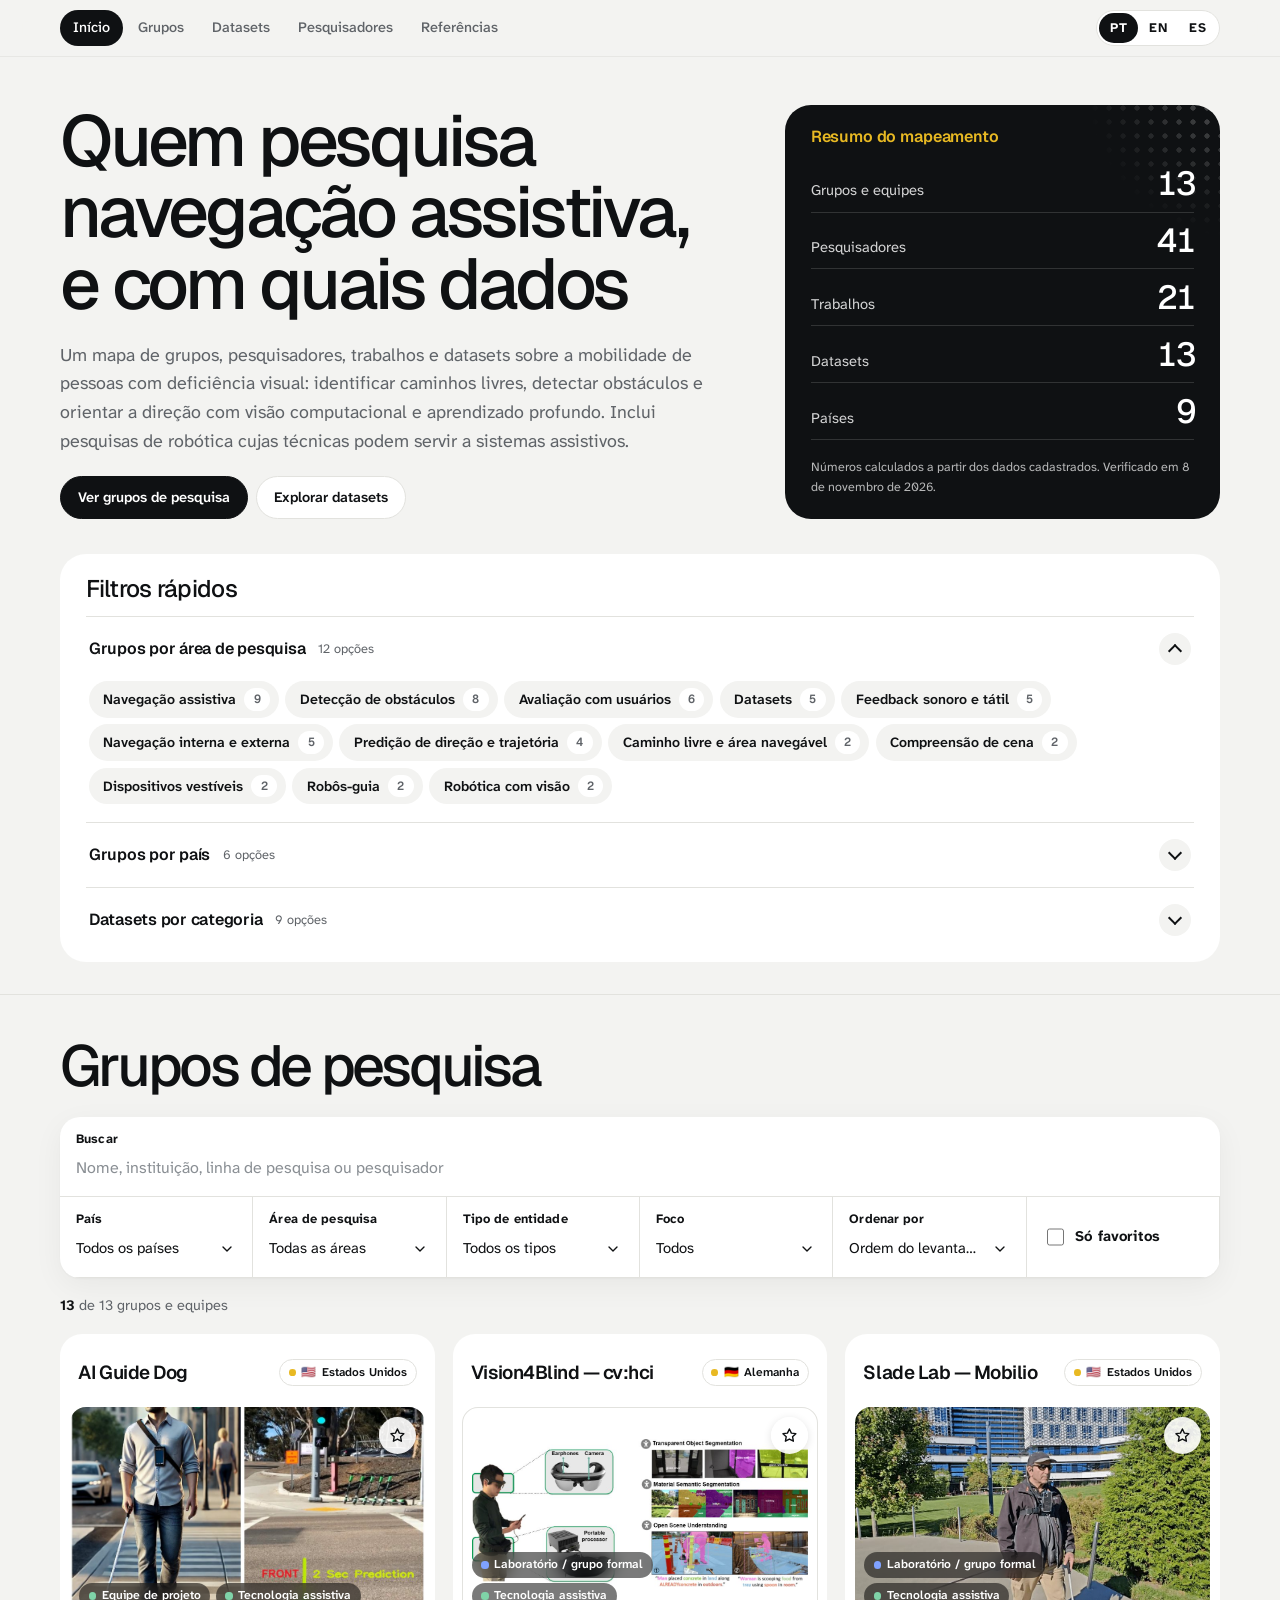
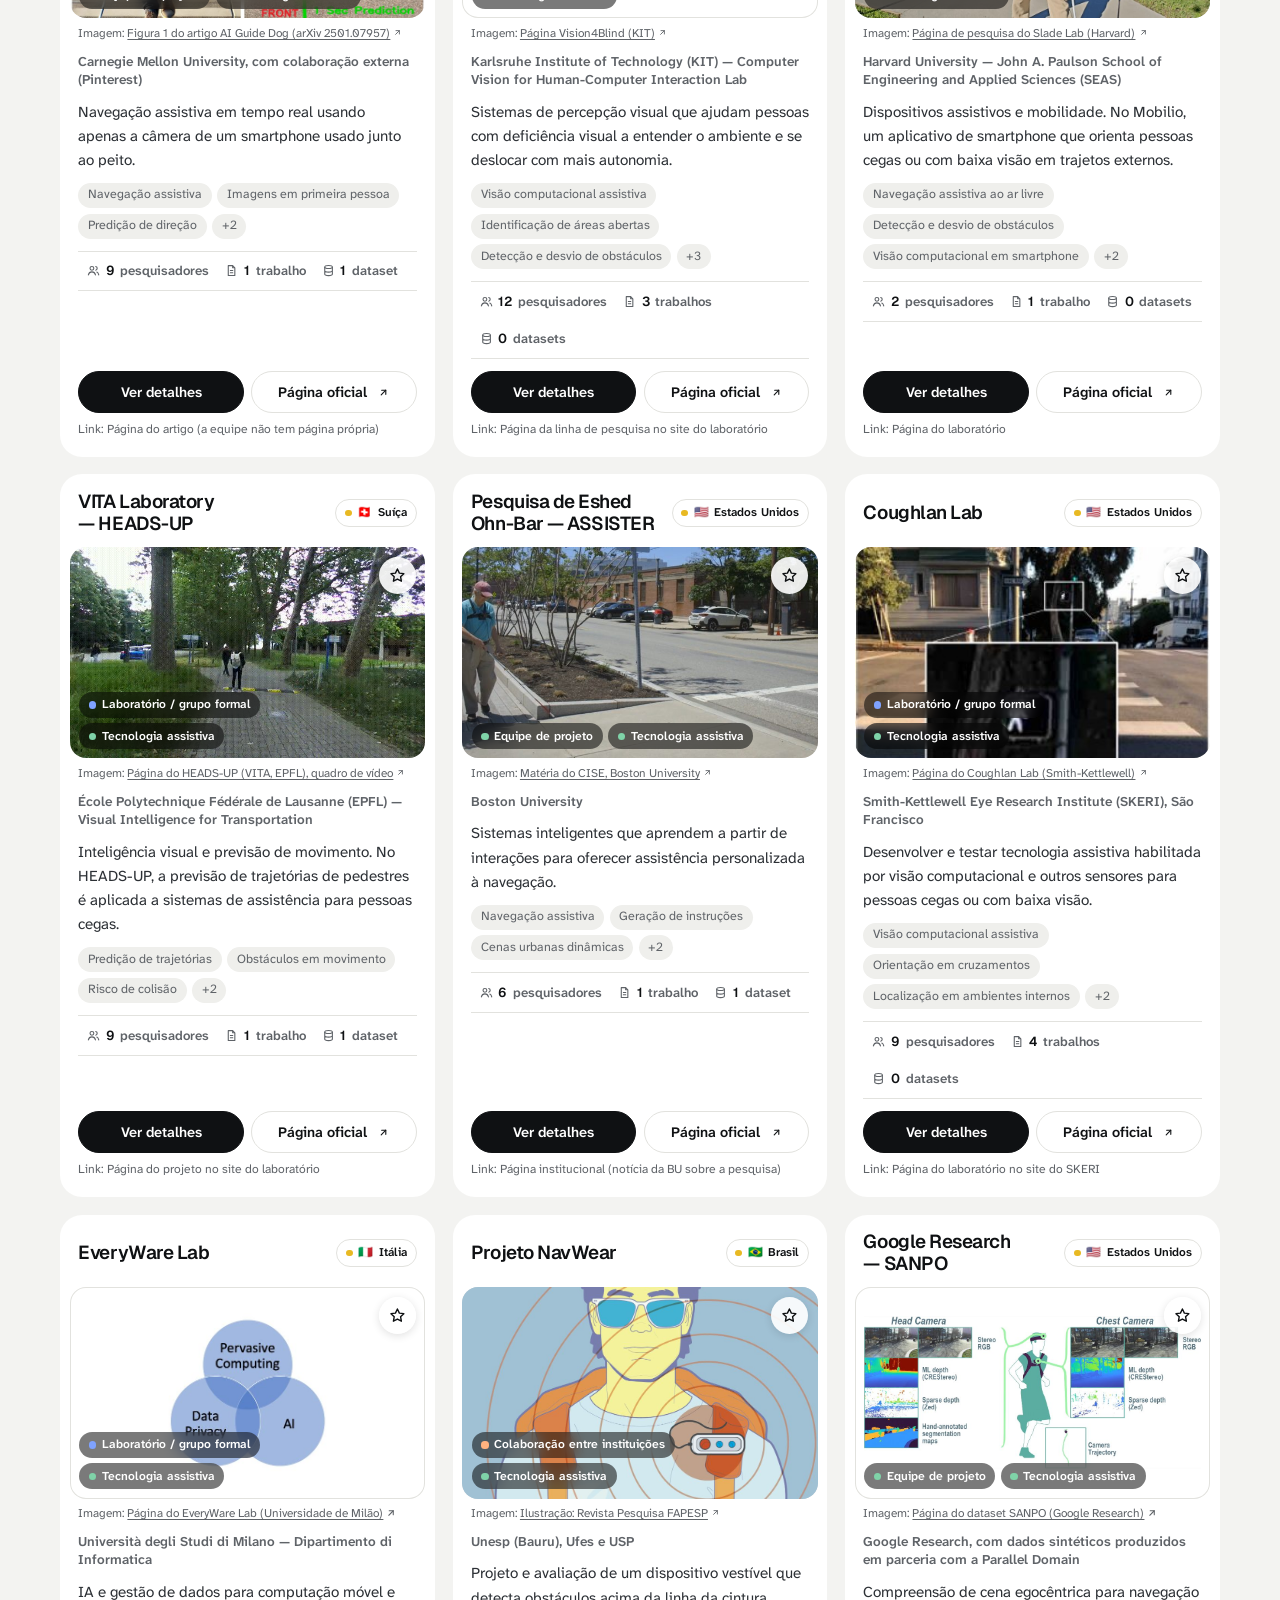
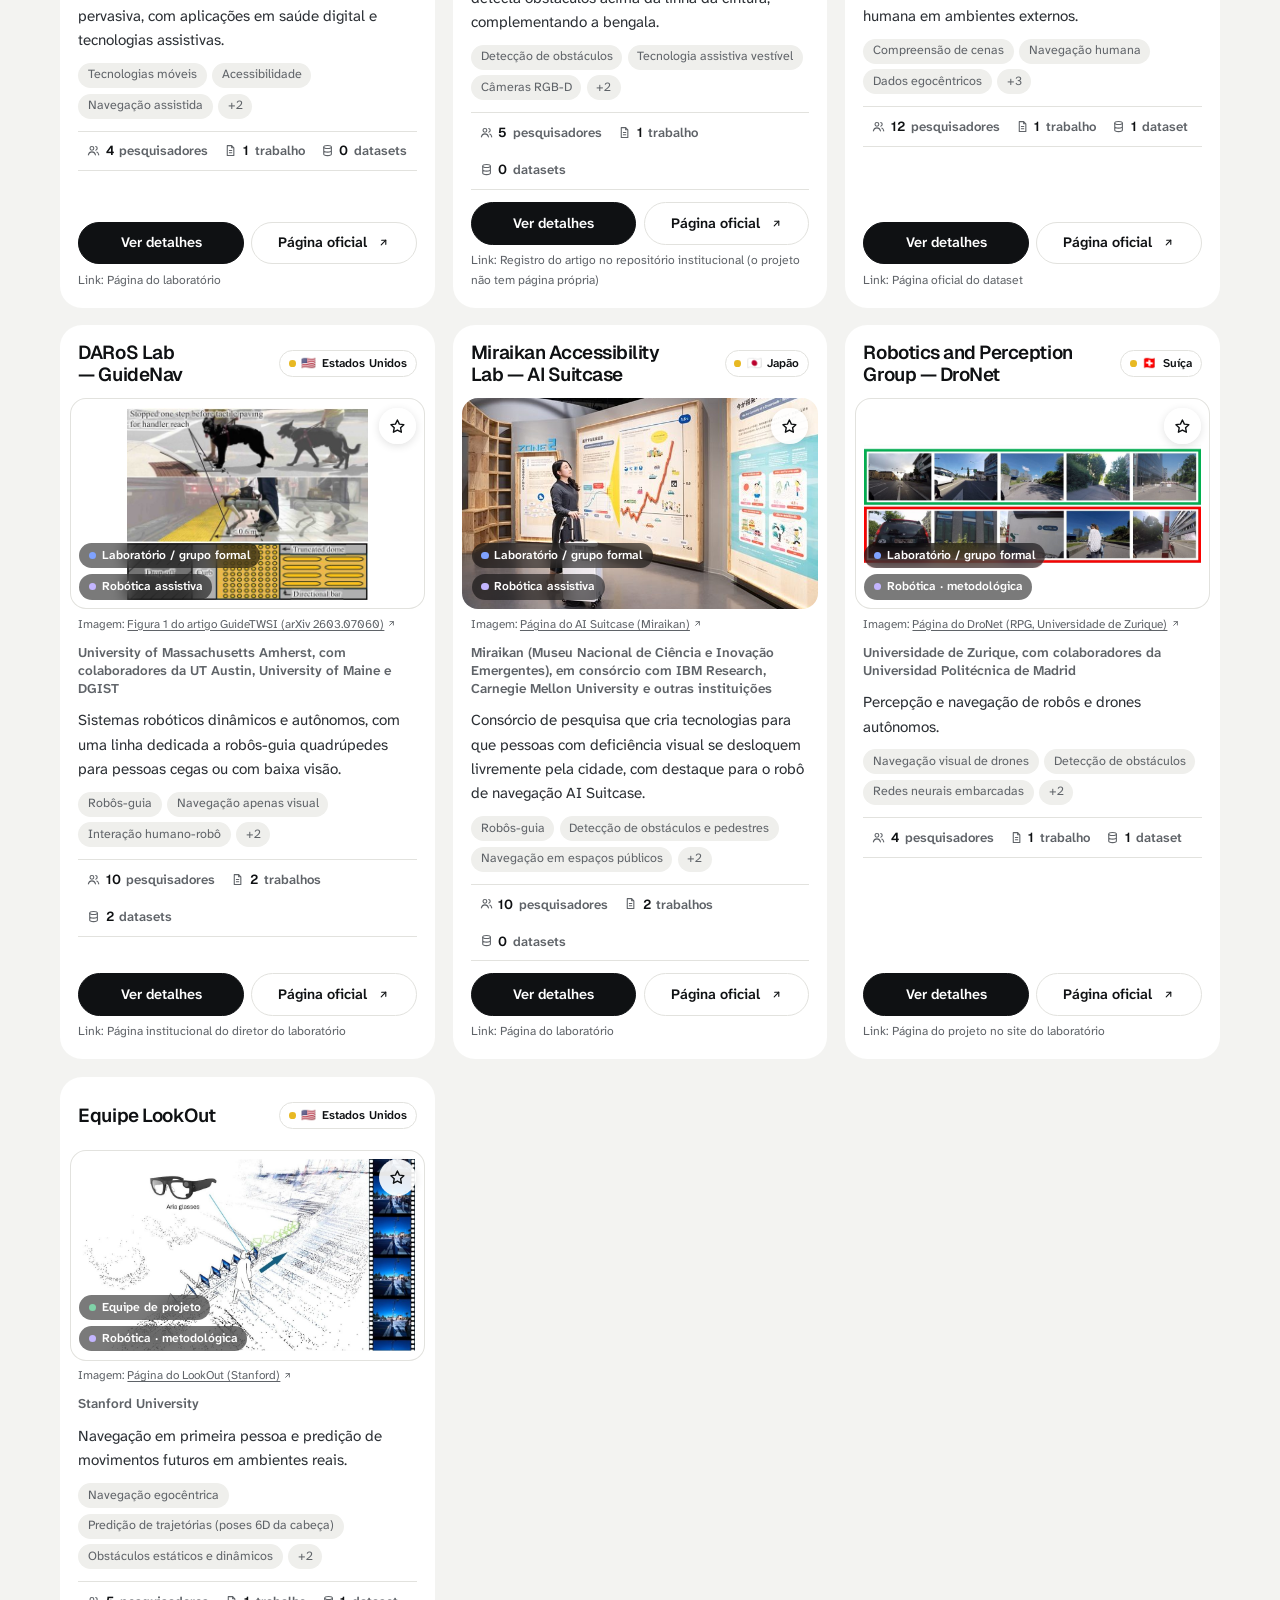
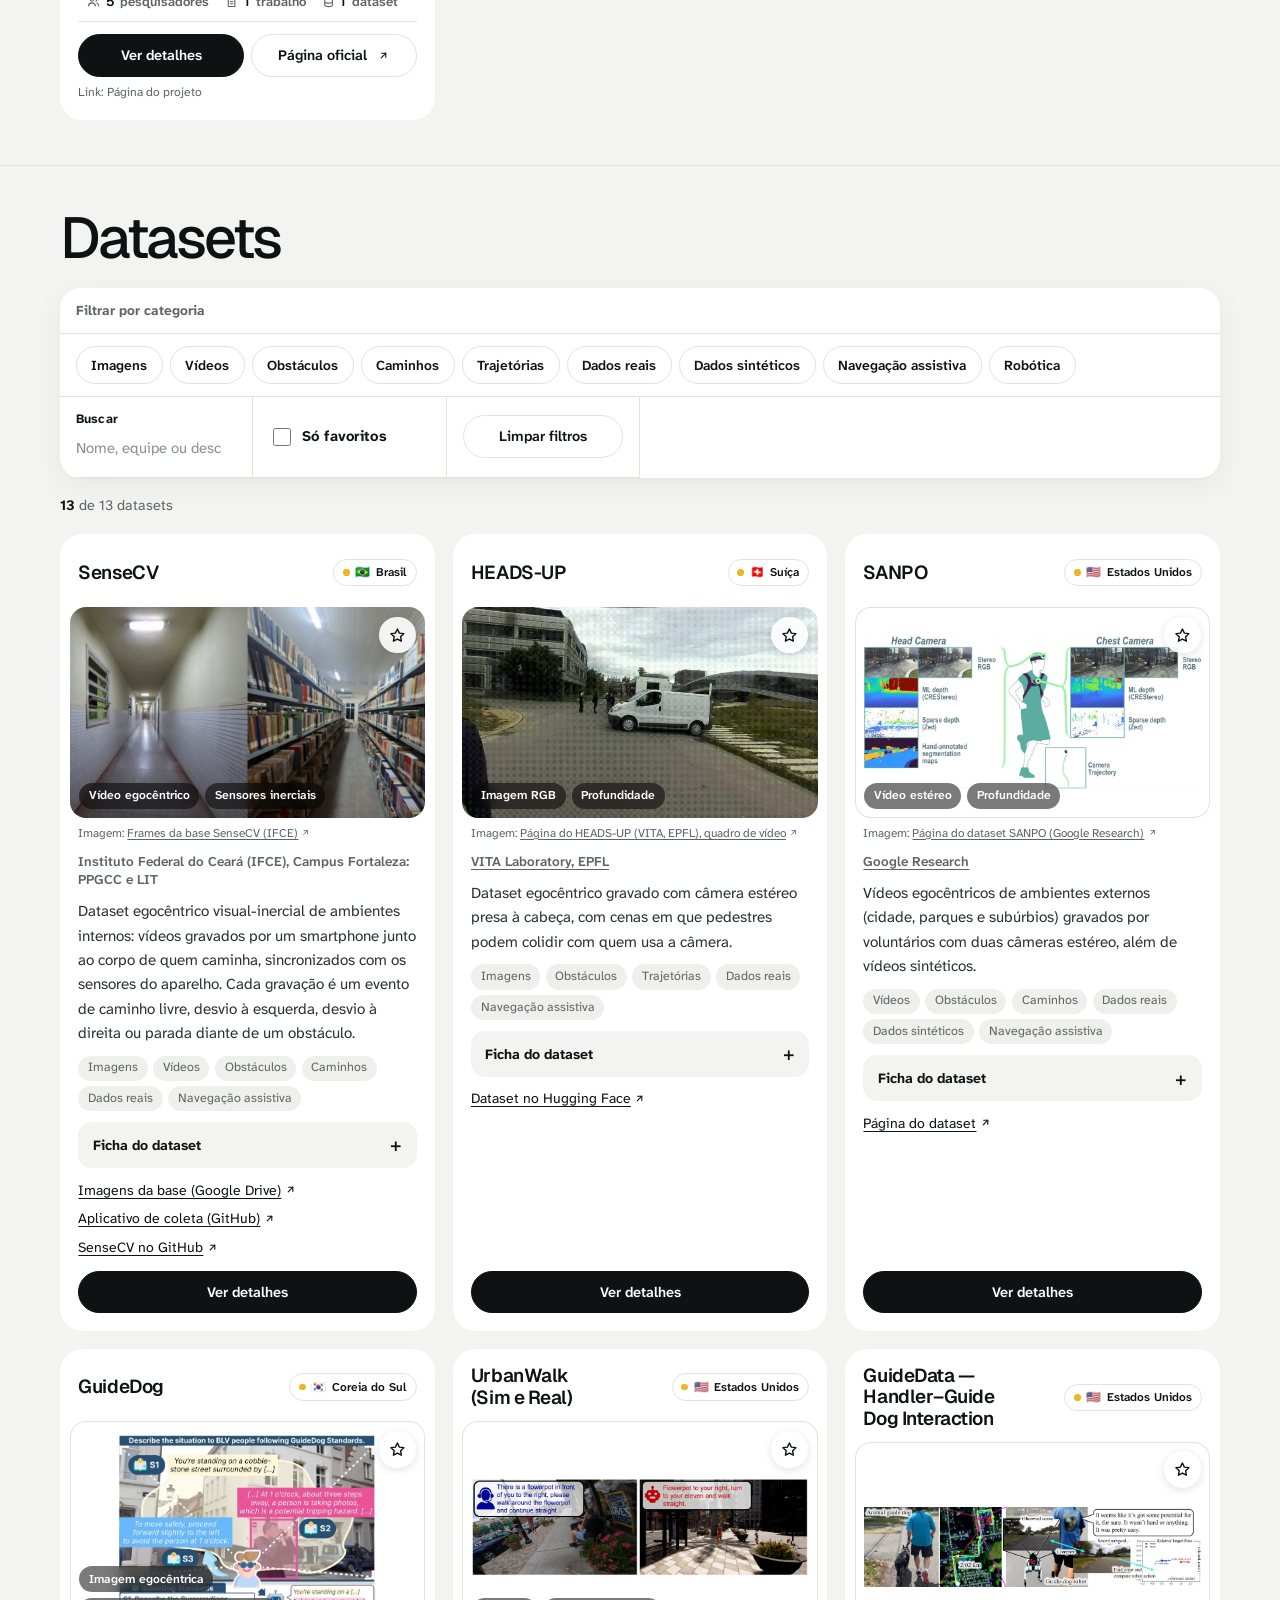
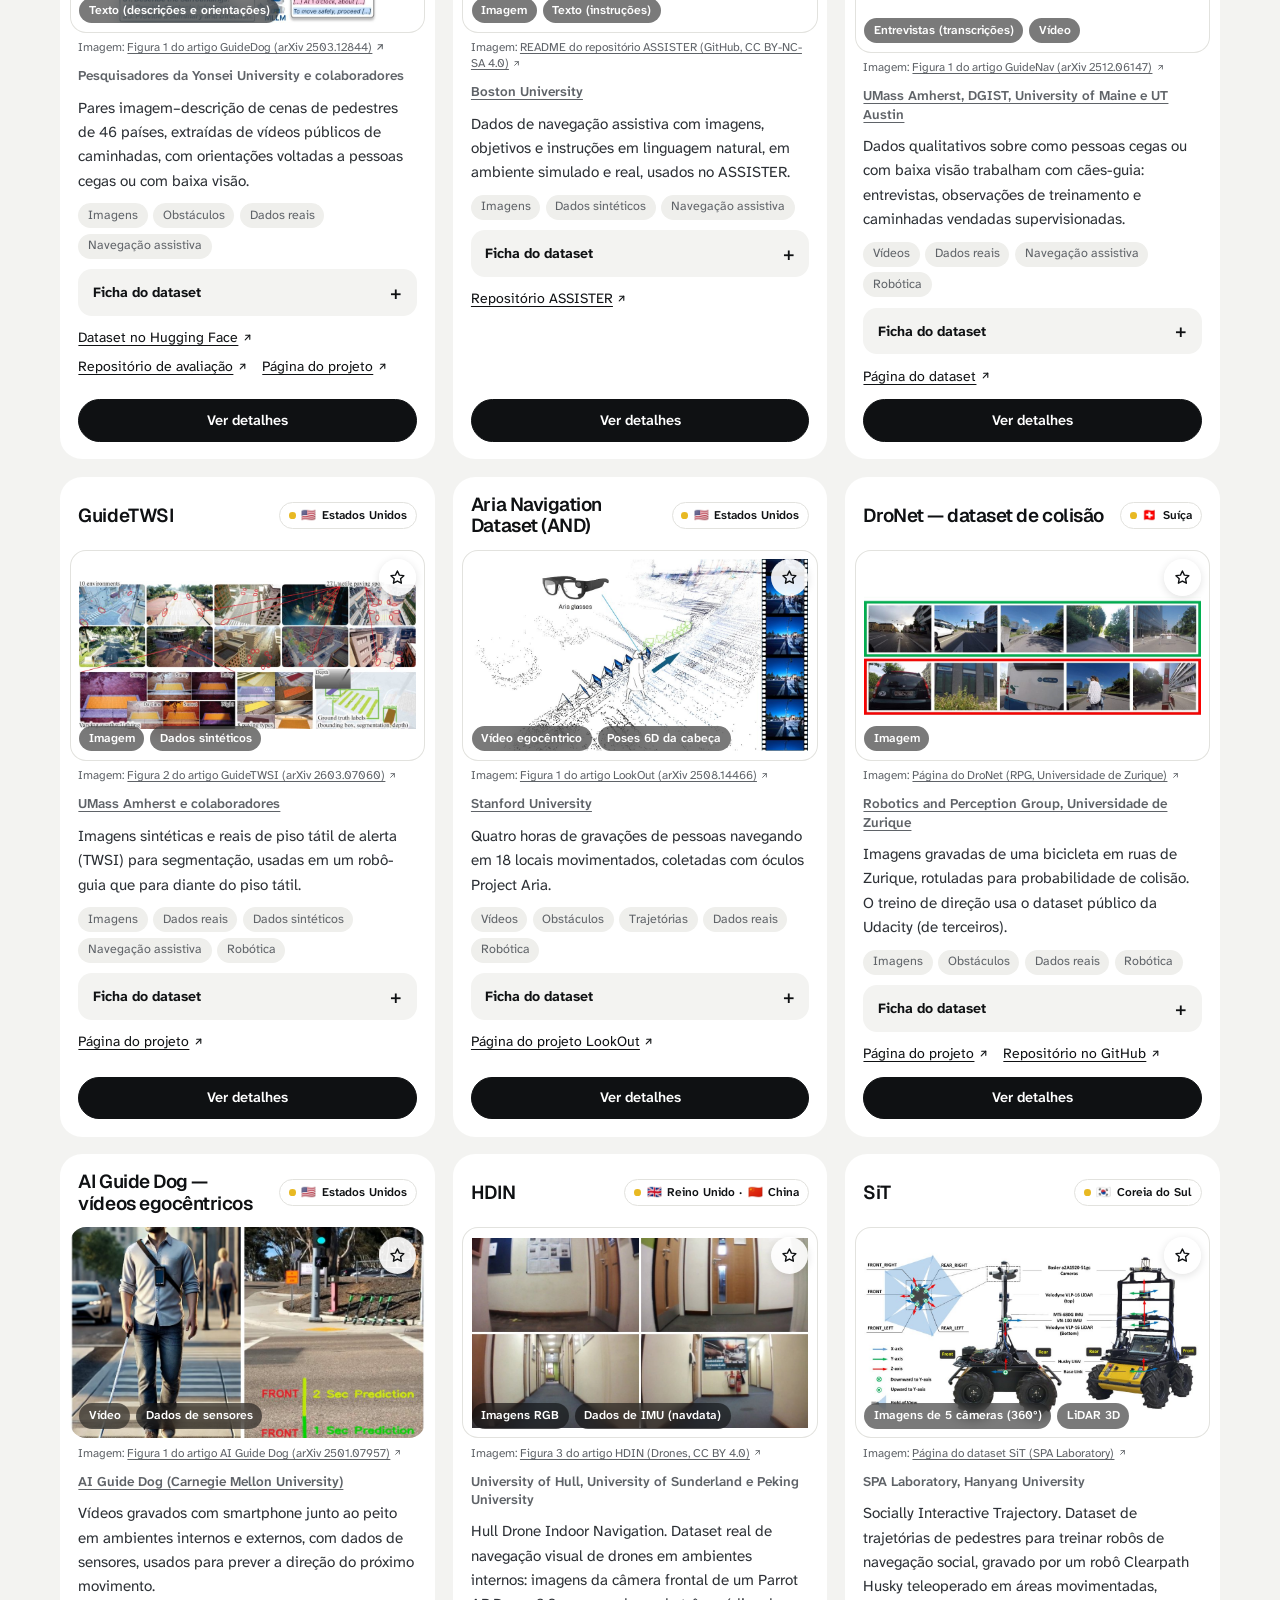
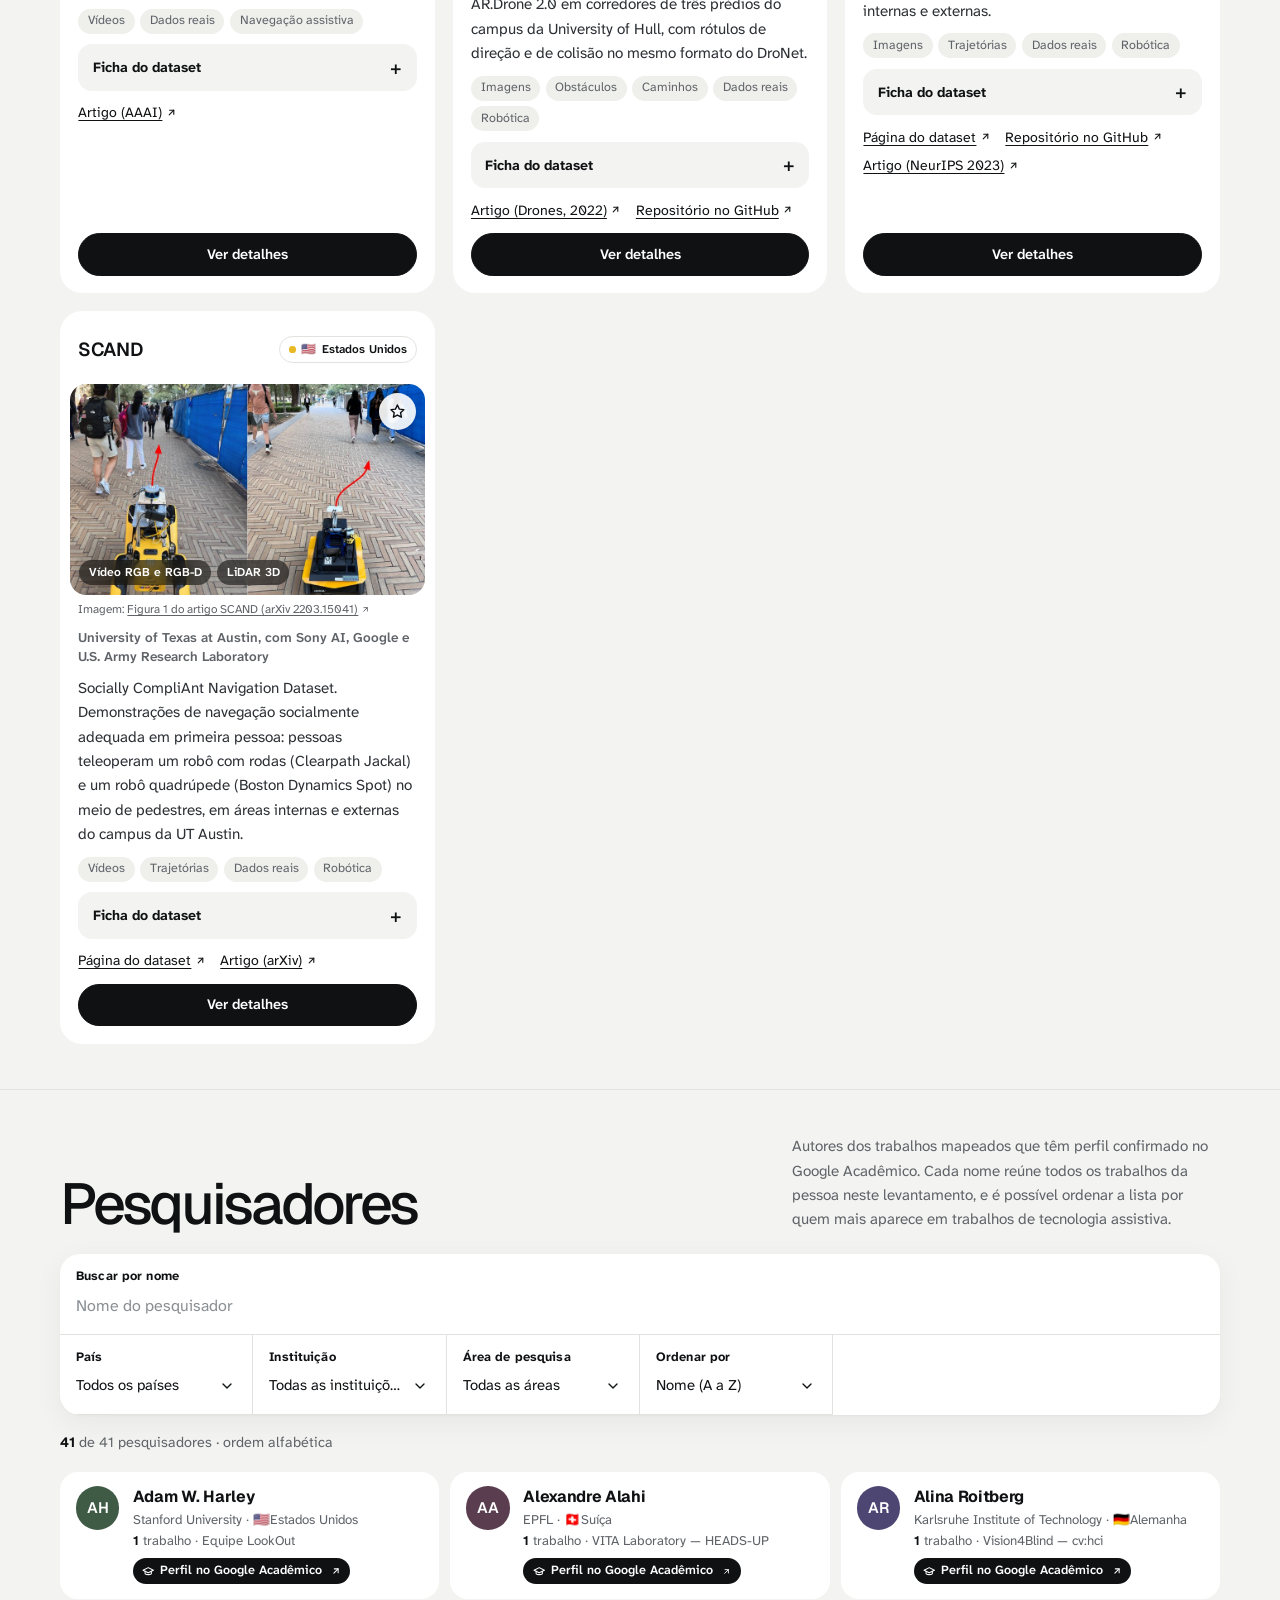
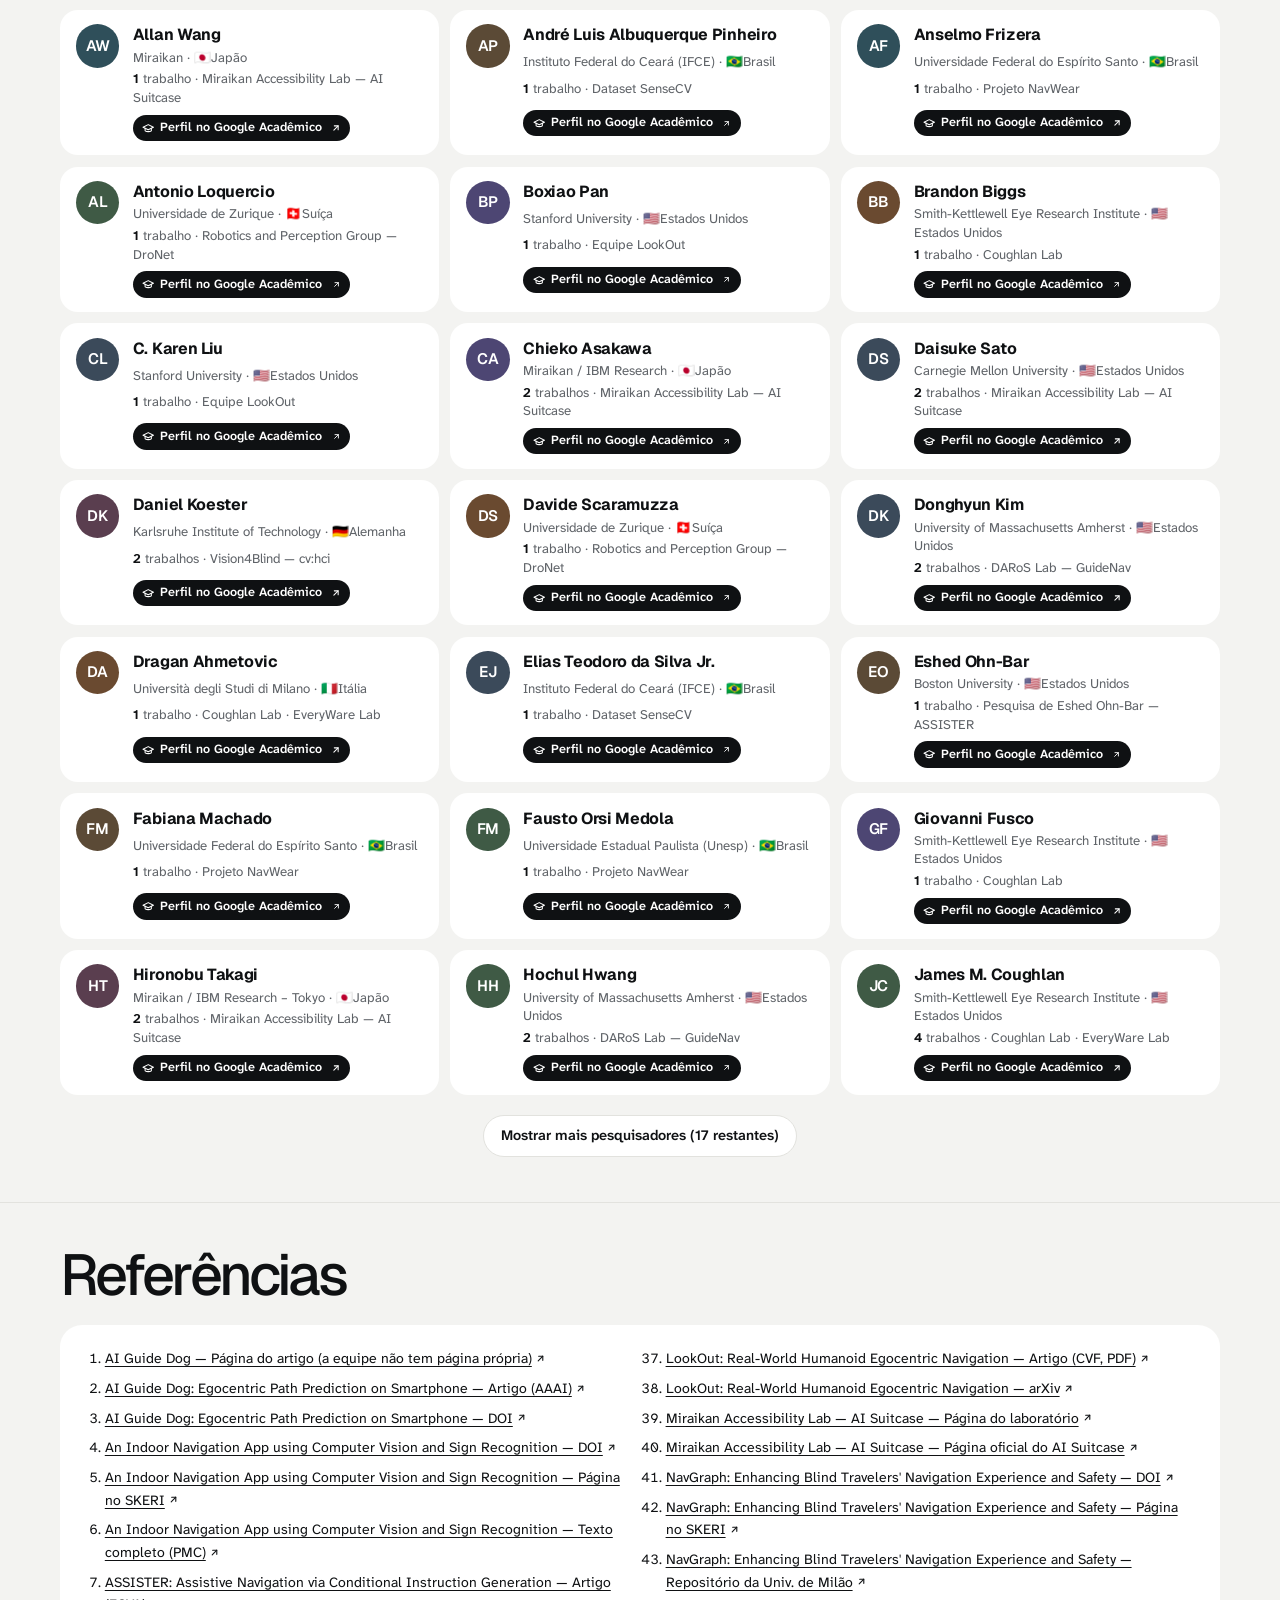
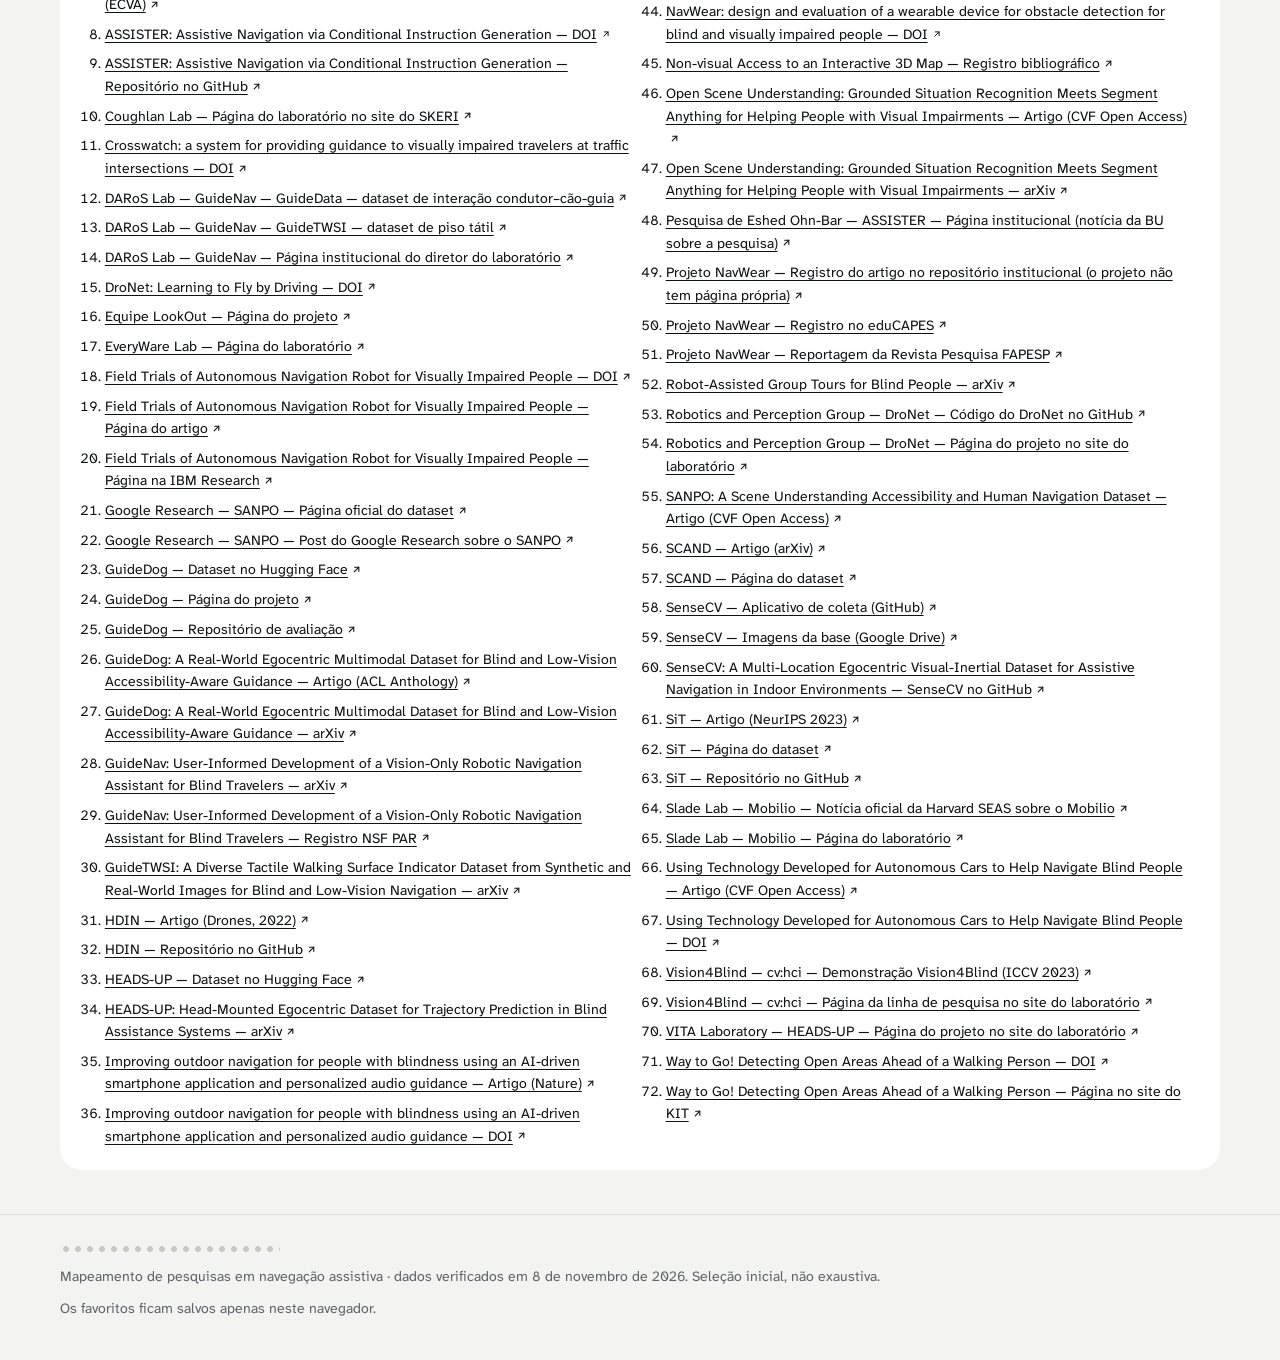
==== grupos/index.html @ eb3f9b50 "Adiciona o mapeamento de navegação assistiva em /grupos Cópia do site estático do repositório Grupos" ====
<!DOCTYPE html>
<html lang="pt-BR">
<head>
<meta charset="utf-8">
<meta name="viewport" content="width=device-width, initial-scale=1">
<title>Mapeamento de Navegação Assistiva</title>
<meta name="description" content="Grupos, pesquisadores, datasets e tecnologias para mobilidade de pessoas com deficiência visual.">
<link rel="preconnect" href="https://fonts.googleapis.com">
<link rel="preconnect" href="https://fonts.gstatic.com" crossorigin>
<link href="https://fonts.googleapis.com/css2?family=Geist:wght@400;500;600;700&family=Geist+Mono:wght@400;600&family=Atkinson+Hyperlegible+Next:ital,wght@0,400;0,500;0,700;0,800;1,400&display=swap" rel="stylesheet">
<link rel="stylesheet" href="css/style.css">
</head>
<body>
<a class="skip" href="#conteudo">Pular para o conteúdo</a>

<header class="topbar">
  <div class="wrap">
    <div class="topbar-inner">
      <nav class="mainnav" aria-label="Seções do site">
        <ul>
          <li><a href="#inicio">Início</a></li>
          <li><a href="#grupos">Grupos</a></li>
          <li><a href="#datasets">Datasets</a></li>
          <li><a href="#pesquisadores">Pesquisadores</a></li>
          <li><a href="#referencias">Referências</a></li>
        </ul>
      </nav>
      <div class="top-tools">
        <div class="langctl" role="group" aria-label="Idioma">
          <button type="button" data-lang="pt" lang="pt-BR" aria-pressed="true" title="Português">PT</button>
          <button type="button" data-lang="en" lang="en" aria-pressed="false" title="English">EN</button>
          <button type="button" data-lang="es" lang="es" aria-pressed="false" title="Español">ES</button>
        </div>
      </div>
    </div>
  </div>
</header>

<main id="conteudo" tabindex="-1">
  <section id="inicio" aria-labelledby="titulo-inicio">
    <div class="wrap intro">
      <div class="intro-top">
        <div class="intro-l">
          <h1 id="titulo-inicio">Quem pesquisa navegação assistiva, e com quais dados</h1>
          <p class="lead">Um mapa de grupos, pesquisadores, trabalhos e datasets sobre a mobilidade de pessoas com deficiência visual: identificar caminhos livres, detectar obstáculos e orientar a direção com visão computacional e aprendizado profundo. Inclui pesquisas de robótica cujas técnicas podem servir a sistemas assistivos.</p>
          <div class="cta">
            <a class="btn btn-primary" href="#grupos">Ver grupos de pesquisa</a>
            <a class="btn" href="#datasets">Explorar datasets</a>
          </div>
        </div>
        <aside class="sumario" aria-labelledby="titulo-resumo">
          <h2 id="titulo-resumo">Resumo do mapeamento</h2>
          <dl id="stats"></dl>
          <p class="sumario-foot">Números calculados a partir dos dados cadastrados. Verificado em <span data-verificado></span>.</p>
        </aside>
      </div>

      <div class="quick" aria-labelledby="titulo-quick">
        <div class="quick-head">
          <h2 id="titulo-quick">Filtros rápidos</h2>
        </div>
        <div id="quick-rows"></div>
      </div>
    </div>
  </section>

  <section id="grupos" aria-labelledby="titulo-grupos">
    <div class="wrap">
      <div class="sec-head"><div class="sh-l"><h2 id="titulo-grupos">Grupos de pesquisa</h2></div></div>
      <form class="filters" id="f-grupos" aria-label="Filtros de grupos" onsubmit="return false">
        <div class="full"><label for="fg-q">Buscar</label><input id="fg-q" type="search" placeholder="Nome, instituição, linha de pesquisa ou pesquisador"></div>
        <div><label for="fg-pais">País</label><select id="fg-pais"></select></div>
        <div><label for="fg-area">Área de pesquisa</label><select id="fg-area"></select></div>
        <div><label for="fg-tipo">Tipo de entidade</label><select id="fg-tipo">
          <option value="">Todos os tipos</option>
          <option value="laboratorio">Laboratório / grupo formal</option>
          <option value="equipe">Equipe de projeto</option>
          <option value="colaboracao">Colaboração entre instituições</option>
        </select></div>
        <div><label for="fg-secao">Foco</label><select id="fg-secao">
          <option value="" title="Tecnologia assistiva e robótica">Todos</option>
          <option value="assistiva">Tecnologia assistiva</option>
          <option value="robotica">Robótica</option>
        </select></div>
        <div><label for="fg-ord">Ordenar por</label><select id="fg-ord">
          <option value="padrao">Ordem do levantamento</option>
          <option value="assist" title="Mais trabalhos em tecnologia assistiva">Mais trabalhos</option>
        </select></div>
        <div><p class="check"><input type="checkbox" id="fg-fav"><label for="fg-fav" style="margin:0;color:var(--ink);font-size:.92rem">Só favoritos</label></p></div>
      </form>
      <p class="result-count" id="rc-grupos" aria-live="polite"></p>
      <div class="grid" id="lista-grupos"></div>
    </div>
  </section>

  <section id="datasets" aria-labelledby="titulo-ds">
    <div class="wrap">
      <div class="sec-head"><div class="sh-l"><h2 id="titulo-ds">Datasets</h2></div></div>
      <div class="filters" role="group" aria-labelledby="ds-filtros-rot">
        <p id="ds-filtros-rot" class="full" style="font-weight:700;font-size:.85rem;color:var(--muted)">Filtrar por categoria</p>
        <div class="full chips-bar" id="ds-chips"></div>
        <div><label for="fd-q">Buscar</label><input id="fd-q" type="search" placeholder="Nome, equipe ou descrição"></div>
        <div><p class="check"><input type="checkbox" id="fd-fav"><label for="fd-fav" style="margin:0;color:var(--ink);font-size:.92rem">Só favoritos</label></p></div>
        <div><button type="button" class="btn btn-ghost" id="fd-limpar">Limpar filtros</button></div>
      </div>
      <p class="result-count" id="rc-ds" aria-live="polite"></p>
      <div class="grid" id="lista-ds"></div>
    </div>
  </section>

  <section id="pesquisadores" aria-labelledby="titulo-pesq">
    <div class="wrap">
      <div class="sec-head"><div class="sh-l"><h2 id="titulo-pesq">Pesquisadores</h2></div><div class="sh-r"><p>Autores dos trabalhos mapeados que têm perfil confirmado no Google Acadêmico. Cada nome reúne todos os trabalhos da pessoa neste levantamento, e é possível ordenar a lista por quem mais aparece em trabalhos de tecnologia assistiva.</p></div></div>
      <form class="filters" id="f-pesq" aria-label="Filtros de pesquisadores" onsubmit="return false">
        <div class="full"><label for="fp-q">Buscar por nome</label><input id="fp-q" type="search" placeholder="Nome do pesquisador"></div>
        <div><label for="fp-pais">País</label><select id="fp-pais"></select></div>
        <div><label for="fp-inst">Instituição</label><select id="fp-inst"></select></div>
        <div><label for="fp-area">Área de pesquisa</label><select id="fp-area"></select></div>
        <div><label for="fp-ord">Ordenar por</label><select id="fp-ord">
          <option value="nome">Nome (A a Z)</option>
          <option value="assist" title="Mais trabalhos em tecnologia assistiva">Mais trabalhos</option>
        </select></div>
      </form>
      <p class="result-count" id="rc-pesq" aria-live="polite"></p>
      <div class="rlist" id="lista-pesq"></div>
      <div class="more-wrap"><button type="button" class="btn" id="mais-pesq" hidden>Mostrar mais pesquisadores</button></div>
    </div>
  </section>

  <section id="referencias" aria-labelledby="titulo-ref" style="border-bottom:0">
    <div class="wrap">
      <div class="sec-head"><div class="sh-l"><h2 id="titulo-ref">Referências</h2></div></div>
      <div class="panel"><ol class="sources" id="lista-fontes"></ol></div>
    </div>
  </section>
</main>

<footer>
  <div class="wrap">
    <div class="tactile" aria-hidden="true" style="max-width:220px"></div>
    <p>Mapeamento de pesquisas em navegação assistiva · dados verificados em <span data-verificado></span>. Seleção inicial, não exaustiva.</p>
    <p>Os favoritos ficam salvos apenas neste navegador.</p>
  </div>
</footer>

<dialog id="modal" aria-labelledby="modal-titulo">
  <div class="modal-head">
    <div style="display:grid;gap:.35rem"><div id="modal-kicker" class="tags"></div><h2 id="modal-titulo"></h2></div>
    <button type="button" class="btn" id="modal-fechar" aria-label="Fechar detalhes">Fechar</button>
  </div>
  <div class="modal-body" id="modal-corpo"></div>
</dialog>

<script src="js/dados.js"></script>
<script src="js/i18n.js"></script>
<script src="js/app.js"></script>
</body>
</html>
---- grupos/css/style.css ----
/* Mapeamento de Navegação Assistiva: estilos.
   Tema claro, títulos em Geist, texto em Atkinson Hyperlegible Next. */
:root{
  --bg:#f3f3f1;
  --surface:#ffffff;
  --surface-2:#efefec;
  --ink:#0f1113;
  --muted:#5f6368;
  --line:#e2e2de;
  --primary:#0f1113;
  --accent:#2f5bea;
  --secondary:#2e7d5b;
  --robot:#6a55c9;
  --warn:#8a5a00;
  --warn-soft:#fbf0d6;
  --focus:#2f5bea;
  --font-display:"Geist","Atkinson Hyperlegible Next",system-ui,sans-serif;
  --font-body:"Atkinson Hyperlegible Next","Atkinson Hyperlegible",system-ui,-apple-system,"Segoe UI",Roboto,sans-serif;
  --font-mono:"Geist Mono",ui-monospace,Menlo,monospace;
  --radius:22px;
  --maxw:1240px;
  color-scheme:light;
}
*{box-sizing:border-box}
html{font-size:100%;scroll-behavior:smooth;scroll-padding-top:5.5rem}
@media (prefers-reduced-motion: reduce){html{scroll-behavior:auto} *{animation:none!important;transition:none!important}}
body{margin:0;background:var(--bg);color:var(--ink);font-family:var(--font-body);font-size:1.0625rem;line-height:1.6;-webkit-font-smoothing:antialiased}
a{color:var(--ink);text-underline-offset:.2em}
:focus-visible{outline:3px solid var(--focus);outline-offset:3px;border-radius:8px}
h1,h2,h3,h4{font-family:var(--font-display);line-height:1.05;text-wrap:balance;margin:0;font-weight:500;letter-spacing:-.035em}
p{margin:0}
.sr-only{position:absolute;width:1px;height:1px;padding:0;margin:-1px;overflow:hidden;clip:rect(0,0,0,0);white-space:nowrap;border:0}
.skip{position:absolute;left:1rem;top:-4rem;background:var(--ink);color:#fff;padding:.6rem 1rem;border-radius:999px;z-index:100}
.skip:focus{top:1rem}
.wrap{max-width:var(--maxw);margin:0 auto;padding:0 clamp(16px,4vw,40px)}
.mono{font-family:var(--font-mono);font-variant-numeric:tabular-nums}
.ico{width:1em;height:1em;flex:none}

/* Barra superior */
.topbar{position:sticky;top:0;z-index:40;background:color-mix(in srgb,var(--bg) 82%,transparent);backdrop-filter:saturate(1.4) blur(14px);-webkit-backdrop-filter:saturate(1.4) blur(14px);border-bottom:1px solid color-mix(in srgb,var(--line) 70%,transparent)}
.topbar-inner{display:flex;align-items:center;gap:1rem;padding:.6rem 0}
.brand{display:flex;align-items:center;gap:.55rem;text-decoration:none;color:var(--ink);font-family:var(--font-display);font-weight:600;letter-spacing:-.02em;font-size:1.02rem;white-space:nowrap}
.brand-mark{width:28px;height:28px;border-radius:50%;background:var(--ink);display:grid;place-items:center}
.brand-mark span{width:14px;height:14px;background-image:radial-gradient(circle,#fff 1.6px,transparent 2.1px);background-size:4.7px 4.7px;display:block;border-radius:50%}
.mainnav{flex:1;min-width:0}
.mainnav ul{list-style:none;margin:0;padding:0;display:flex;gap:.15rem;overflow-x:auto;scrollbar-width:none;justify-content:flex-start}
.mainnav ul::-webkit-scrollbar{display:none}
.mainnav a{display:block;padding:.42rem .8rem;text-decoration:none;color:var(--muted);font-size:.9rem;font-weight:500;white-space:nowrap;border-radius:999px}
.mainnav a:hover{color:var(--ink);background:var(--surface-2)}
.mainnav a[aria-current="true"]{color:#fff;background:var(--ink)}
.top-tools{display:flex;align-items:center;gap:.5rem;margin-left:auto;flex:none}
@media (max-width:640px){
  .topbar-inner{gap:.5rem}
  .mainnav ul{gap:0;-webkit-mask-image:linear-gradient(90deg,#000 85%,transparent);mask-image:linear-gradient(90deg,#000 85%,transparent);padding-right:1.5rem}
  .mainnav a{padding:.4rem .6rem;font-size:.85rem}
  .langctl button{padding:.28rem .5rem}
}



/* Campos e botões */
input[type="search"],input[type="text"],select{font:inherit;font-size:.93rem;color:var(--ink);background:var(--surface);border:1px solid var(--line);border-radius:12px;padding:.5rem .75rem;min-height:2.5rem}
input::placeholder{color:#8a8f94}
label{font-weight:700;font-size:.8rem;color:var(--ink);display:block;margin-bottom:.2rem;letter-spacing:.01em}
.btn{display:inline-flex;align-items:center;justify-content:center;gap:.45rem;font:inherit;font-weight:600;font-size:.9rem;border-radius:999px;padding:.55rem 1.05rem;border:1px solid var(--line);background:var(--surface);color:var(--ink);cursor:pointer;text-decoration:none;min-height:2.5rem;transition:transform .15s ease,background .15s ease}
.btn:hover{background:var(--surface-2)}
.btn:active{transform:scale(.98)}
.btn-primary{background:var(--ink);border-color:var(--ink);color:#fff}
.btn-primary:hover{background:#2a2d31}
.btn-light{background:#fff;border-color:#fff;color:var(--ink)}
.btn-ghost{background:transparent}
.chip{display:inline-flex;align-items:center;gap:.4rem;font-size:.78rem;font-weight:600;padding:.22rem .65rem;border-radius:999px;background:var(--surface);color:var(--ink);border:1px solid var(--line);line-height:1.4;white-space:nowrap}
.chip::before{content:"";width:.5rem;height:.5rem;border-radius:50%;background:currentColor;opacity:.9;flex:none}
.chip.t-lab::before{background:var(--accent)}
.chip.t-equipe::before{background:var(--secondary)}
.chip.t-colab::before{background:#d0662f}
.chip.t-robo::before{background:var(--robot)}
.chip.t-warn{background:var(--warn-soft);border-color:transparent;color:var(--warn)}
.chip.t-warn::before{background:var(--warn)}
.chip.plain::before{display:none}
.tag{display:inline-block;font-size:.78rem;padding:.16rem .6rem;border-radius:999px;background:var(--surface-2);color:var(--muted)}
.tags{display:flex;flex-wrap:wrap;gap:.35rem}
.togglechip{font:inherit;font-size:.86rem;font-weight:600;padding:.42rem .9rem;border-radius:999px;border:1px solid var(--line);background:var(--surface);color:var(--ink);cursor:pointer;display:inline-flex;align-items:center;gap:.35rem}
.togglechip:hover{background:var(--surface-2)}
.togglechip[aria-pressed="true"]{background:var(--ink);border-color:var(--ink);color:#fff}
.togglechip[aria-pressed="true"]::before{content:"✓";font-weight:800}

/* Hero */
/* Início: título, resumo e filtros rápidos */
.intro{padding-top:clamp(1.75rem,4vw,3rem);padding-bottom:clamp(1.25rem,2.5vw,2rem)}
.intro-top{display:grid;grid-template-columns:minmax(0,1.55fr) minmax(280px,1fr);gap:clamp(1.5rem,4vw,3.5rem);align-items:stretch}
@media (max-width:900px){.intro-top{grid-template-columns:1fr}}
.intro-l{display:grid;gap:1.3rem;align-content:center;justify-items:start}
.intro-pills{display:flex;gap:.5rem;flex-wrap:wrap}
.intro h1{font-size:clamp(2.4rem,5.6vw,4.6rem);letter-spacing:-.045em;line-height:1;max-width:15ch}
.lead{color:var(--muted);font-size:clamp(1rem,1.4vw,1.12rem);max-width:58ch}
.cta{display:flex;flex-wrap:wrap;gap:.55rem}
.sumario{background:var(--ink);color:#fff;border-radius:26px;padding:1.5rem 1.6rem 1.3rem;display:flex;flex-direction:column;gap:.4rem;position:relative;overflow:hidden}
.sumario::before{content:"";position:absolute;right:-18px;top:-18px;width:150px;height:150px;background-image:radial-gradient(circle,rgba(255,255,255,.2) 2.4px,transparent 2.9px);background-size:14px 14px;-webkit-mask-image:radial-gradient(circle at top right,#000 20%,transparent 72%);mask-image:radial-gradient(circle at top right,#000 20%,transparent 72%);pointer-events:none}
.sumario h2{font-size:1rem;font-weight:600;letter-spacing:-.01em;color:#e8b923}
.sumario dl{margin:.4rem 0 0;display:grid;flex:1;align-content:space-between}
.sumario dl div{display:flex;align-items:baseline;justify-content:space-between;gap:1rem;padding:.55rem 0;border-bottom:1px solid rgba(255,255,255,.14)}
.sumario dt{font-size:.92rem;color:rgba(255,255,255,.82)}
.sumario dd{margin:0;font-family:var(--font-display);font-weight:500;font-size:clamp(1.6rem,2.6vw,2.1rem);letter-spacing:-.04em;line-height:1;font-variant-numeric:tabular-nums}
.sumario-foot{font-size:.78rem;color:rgba(255,255,255,.7);margin-top:.7rem}
.quick{background:var(--surface);border-radius:26px;padding:1.4rem 1.6rem .6rem;margin-top:clamp(1.5rem,3vw,2.2rem)}
.quick-head{display:flex;align-items:baseline;justify-content:space-between;gap:.5rem 1.5rem;flex-wrap:wrap;padding-bottom:.9rem}
.quick-head h2{font-size:1.5rem;letter-spacing:-.03em}
.quick-head p{color:var(--muted);font-size:.9rem}
.qrow{border-top:1px solid var(--line)}
.qrow summary{list-style:none;cursor:pointer;display:flex;align-items:center;gap:.8rem;padding:1rem .2rem;border-radius:12px}
.qrow summary::-webkit-details-marker{display:none}
.qrow summary:hover .qtitle{text-decoration:underline;text-underline-offset:.2em}
.qtitle{font-family:var(--font-display);font-weight:600;font-size:1rem;letter-spacing:-.015em}
.qcount{font-size:.8rem;color:var(--muted)}
.qchev{margin-left:auto;width:2rem;height:2rem;border-radius:50%;background:var(--bg);display:grid;place-items:center;flex:none}
.qchev::before{content:"";width:.5rem;height:.5rem;border-right:2px solid var(--ink);border-bottom:2px solid var(--ink);transform:translateY(-2px) rotate(45deg);transition:transform .2s ease}
.qrow[open] .qchev::before{transform:translateY(2px) rotate(-135deg)}
.qrow .qchips{padding:0 .2rem 1.1rem}
.qchips{display:flex;flex-wrap:wrap;gap:.4rem}
.qchip{font:inherit;font-size:.88rem;font-weight:600;color:var(--ink);background:var(--bg);border:1px solid transparent;border-radius:999px;padding:.38rem .5rem .38rem .85rem;cursor:pointer;display:inline-flex;align-items:center;gap:.5rem;min-height:2.3rem;transition:background .15s ease,color .15s ease}
.qchip .qn{font-family:var(--font-mono);font-size:.74rem;font-weight:600;background:var(--surface);border-radius:999px;min-width:1.6rem;padding:.12rem .4rem;text-align:center;color:var(--muted)}
.qchip:hover{background:var(--ink);color:#fff}
.qchip:hover .qn{background:rgba(255,255,255,.18);color:#fff}
.notice{background:var(--warn-soft);color:var(--ink);border-radius:16px;padding:.85rem 1.1rem;font-size:.93rem;margin-top:1rem}
.notice strong{color:var(--warn)}

/* Seções */
main section{padding:clamp(2rem,3.5vw,3rem) 0}
main section + section{border-top:1px solid var(--line)}
.sec-head{display:grid;grid-template-columns:minmax(0,1.6fr) minmax(0,1fr);gap:1.5rem 3rem;align-items:end;margin-bottom:1.4rem}
@media (max-width:820px){.sec-head{grid-template-columns:1fr}}
.sh-l{display:grid;gap:1rem;justify-items:start}
.sec-head h2{font-size:clamp(2.1rem,4.6vw,3.6rem);letter-spacing:-.05em;line-height:.95}
.sh-r p{color:var(--muted);font-size:.95rem;max-width:44ch}
.eyebrow{display:inline-flex;align-items:center;gap:.45rem;font-size:.78rem;font-weight:600;color:var(--ink);background:var(--surface);border:1px solid var(--line);padding:.22rem .7rem;border-radius:999px}
.eyebrow .dot{width:.45rem;height:.45rem;border-radius:50%;background:var(--accent)}
.tactile{height:12px;background-image:radial-gradient(circle,#c9c9c3 2.6px,transparent 3.1px);background-size:12px 12px;border-radius:4px}

/* Barra de filtros (estilo barra de busca da referência) */
.filters{display:grid;grid-template-columns:repeat(auto-fit,minmax(170px,1fr));gap:0;align-items:stretch;background:var(--surface);border-radius:20px;margin-bottom:1rem;box-shadow:0 1px 2px rgba(0,0,0,.03),0 8px 30px rgba(0,0,0,.05);overflow:hidden}
.filters > div,.filters > p{padding:.75rem 1rem;border-right:1px solid var(--line);border-bottom:1px solid var(--line);display:flex;flex-direction:column;justify-content:center}
.filters .full{grid-column:1/-1;border-right:0}
.filters input,.filters select{width:100%;border:0;padding:.2rem 0;min-height:2rem;background-color:transparent;border-radius:6px}
.filters .full input{font-size:1rem}
.filters .search-row{flex-direction:row;align-items:center;gap:.8rem}
.check{display:flex;align-items:center;gap:.5rem;font-weight:600;color:var(--ink);font-size:.9rem;margin:0}
.check input{width:1.1rem!important;height:1.1rem;accent-color:var(--ink);min-height:0!important}
.result-count{color:var(--muted);font-size:.9rem;margin:.3rem 0 1.1rem}
.result-count b{color:var(--ink)}
.chips-bar{display:flex;flex-wrap:wrap;gap:.45rem}

/* Cartões com capa */
.grid{display:grid;grid-template-columns:repeat(auto-fill,minmax(min(100%,330px),1fr));gap:1.1rem}
.card{background:var(--surface);border-radius:var(--radius);padding:.6rem .6rem 1.1rem;display:flex;flex-direction:column;gap:.75rem;position:relative;transition:box-shadow .2s ease,transform .2s ease}
.card:hover{box-shadow:0 14px 40px rgba(15,17,19,.09)}
.card-head{min-height:3.2rem;align-items:center!important;display:flex;justify-content:space-between;align-items:flex-start;gap:.6rem;padding:.4rem .55rem 0}
.card-head h3{font-size:1.18rem;font-weight:600;letter-spacing:-.025em;line-height:1.15}
.card-head .inst{color:var(--muted);font-size:.84rem;margin-top:.2rem;line-height:1.35}
.badge{flex:none;display:inline-flex;align-items:center;gap:.35rem;font-size:.74rem;font-weight:600;padding:.2rem .55rem;border-radius:999px;border:1px solid var(--line);white-space:nowrap}
.badge::before{content:"";width:.42rem;height:.42rem;border-radius:50%;background:#e8b923}
.cover{position:relative;border-radius:16px;overflow:hidden;aspect-ratio:16/9.5;background:#ddd}
.cover svg{width:100%;height:100%;display:block}
.cover .ov-l{position:absolute;left:.6rem;bottom:.6rem;display:flex;gap:.35rem;flex-wrap:wrap;right:3.4rem}
.glass{display:inline-flex;align-items:center;gap:.35rem;font-size:.75rem;font-weight:600;color:#fff;background:rgba(0,0,0,.3);backdrop-filter:blur(8px);-webkit-backdrop-filter:blur(8px);padding:.2rem .6rem;border-radius:999px;white-space:nowrap}
.cover .fav{position:absolute;right:.6rem;top:.6rem}
.cover .flag{position:absolute;left:.6rem;top:.6rem}
.card .body{display:grid;gap:.65rem;padding:0 .55rem}
.card .body .inst{color:var(--muted);font-size:.84rem;font-weight:600;line-height:1.35}
.card .resumo{font-size:.95rem;color:#2c3035}
.meta{display:flex;gap:1rem;flex-wrap:wrap;font-size:.82rem;color:var(--muted);font-weight:600;padding:.55rem .55rem;border-top:1px solid var(--line);border-bottom:1px solid var(--line);margin:0 .55rem}
.meta span{display:inline-flex;align-items:center;gap:.35rem}
.meta b{color:var(--ink);font-family:var(--font-display);font-weight:600}
.card-actions{display:flex;gap:.45rem;flex-wrap:wrap;margin-top:auto;padding:0 .55rem}
.card-actions .btn{flex:1}
.linknote{font-size:.76rem;color:var(--muted);padding:0 .55rem;margin-top:-.35rem}
.fav{border:0;background:rgba(255,255,255,.9);color:var(--ink);border-radius:999px;width:2.3rem;height:2.3rem;display:grid;place-items:center;cursor:pointer;flex:none;box-shadow:0 2px 8px rgba(0,0,0,.12)}
.fav[aria-pressed="true"]{color:#c48a00;background:#fff8e1}
.fav svg{width:1.05rem;height:1.05rem}
.empty{border:1.5px dashed #cfcfca;border-radius:var(--radius);padding:2.5rem;text-align:center;color:var(--muted);display:grid;gap:.6rem;justify-items:center;grid-column:1/-1}
.empty b{color:var(--ink);font-size:1.05rem;font-family:var(--font-display)}

/* Pesquisadores */
.rlist{display:grid;grid-template-columns:repeat(auto-fill,minmax(min(100%,290px),1fr));gap:.7rem}
.rcard{background:var(--surface);border-radius:18px;padding:.9rem 1rem;display:grid;grid-template-columns:auto 1fr;gap:.2rem .85rem;align-items:start}
.avatar{grid-row:span 4;width:2.7rem;height:2.7rem;border-radius:50%;display:grid;place-items:center;font-family:var(--font-display);font-weight:600;font-size:.95rem;color:#fff;letter-spacing:-.02em}
.rcard .rname{font-weight:700;font-size:1rem;background:none;border:0;padding:0;color:var(--ink);text-align:left;cursor:pointer;font-family:var(--font-display);letter-spacing:-.02em}
.rcard .rname:hover{text-decoration:underline}
.rmeta{font-size:.83rem;color:var(--muted);line-height:1.4}
.scholar{display:inline-flex;align-items:center;gap:.35rem;font-size:.78rem;font-weight:600;text-decoration:none;padding:.2rem .6rem;border-radius:999px;width:fit-content;margin-top:.25rem}
.scholar.perfil{background:var(--ink);color:#fff}
.scholar.busca{background:var(--surface-2);color:var(--ink)}
.scholar:hover{opacity:.85}
.more-wrap{display:flex;justify-content:center;margin-top:1.2rem}

/* Datasets */
.dcard dl{display:grid;grid-template-columns:minmax(6.5rem,max-content) 1fr;gap:.4rem .8rem;margin:0;font-size:.88rem}
.dcard dt{font-weight:700;color:var(--muted)}
.dcard dd{margin:0}


/* Modal */
dialog{border:0;padding:0;border-radius:26px;width:min(900px,94vw);max-height:90vh;background:var(--surface);color:var(--ink);box-shadow:0 30px 80px rgba(0,0,0,.3)}
dialog::backdrop{background:rgba(10,12,14,.5);backdrop-filter:blur(3px)}
.modal-head{position:sticky;top:0;background:color-mix(in srgb,var(--surface) 92%,transparent);backdrop-filter:blur(10px);border-bottom:1px solid var(--line);padding:1rem 1.4rem;display:flex;gap:1rem;align-items:flex-start;justify-content:space-between;z-index:2}
.modal-head h2{font-size:clamp(1.5rem,3vw,2.1rem)}
.modal-body{padding:1.2rem 1.4rem 1.8rem;display:grid;gap:1.4rem}
.modal-body h3{font-size:1.15rem;margin-bottom:.5rem;letter-spacing:-.025em}
.modal-cover{border-radius:18px;overflow:hidden;aspect-ratio:21/7}
.modal-cover svg{width:100%;height:100%;display:block}
.summary-grid{display:grid;grid-template-columns:repeat(auto-fit,minmax(min(100%,320px),1fr));gap:.7rem}
.summary-grid div{background:var(--bg);border-radius:16px;padding:.9rem 1rem;display:grid;gap:.35rem;align-content:start}
.summary-grid h4{font-size:.8rem;font-family:var(--font-body);letter-spacing:0;color:var(--muted);font-weight:700}
.work{background:var(--bg);border-radius:16px;padding:.9rem 1rem;display:grid;gap:.35rem}
.work .wtitle{font-weight:700;font-family:var(--font-display);letter-spacing:-.02em;line-height:1.25}
.work .wmeta{font-size:.86rem;color:var(--muted)}
.linkrow{display:flex;flex-wrap:wrap;gap:.4rem .9rem;font-size:.88rem}
.ext::after{content:"";display:inline-block;width:.78em;height:.78em;margin-left:.25em;vertical-align:-.05em;background:currentColor;-webkit-mask:var(--ext-icon) center/contain no-repeat;mask:var(--ext-icon) center/contain no-repeat}
:root{--ext-icon:url("data:image/svg+xml,%3Csvg xmlns='http://www.w3.org/2000/svg' viewBox='0 0 24 24' fill='none' stroke='black' stroke-width='2.4' stroke-linecap='round' stroke-linejoin='round'%3E%3Cpath d='M7 17 17 7'/%3E%3Cpath d='M8 7h9v9'/%3E%3C/svg%3E")}
.notes{background:var(--warn-soft);border-radius:16px;padding:.9rem 1.1rem}
.notes ul{margin:0;padding-left:1.1rem;display:grid;gap:.3rem;font-size:.93rem}
.people{display:grid;grid-template-columns:repeat(auto-fill,minmax(min(100%,250px),1fr));gap:.5rem}
.person{background:var(--bg);border-radius:14px;padding:.6rem .8rem;display:grid;gap:.15rem}
.person .pname{all:unset;font-weight:700;cursor:pointer;font-family:var(--font-display);letter-spacing:-.015em}
.person .pname:hover{text-decoration:underline}
.person .pname:focus-visible{outline:3px solid var(--focus)}

footer{padding:1.75rem 0 2.5rem;color:var(--muted);font-size:.88rem;border-top:1px solid var(--line)}
footer .wrap{display:grid;gap:.6rem}
@media (max-width:640px){.dcard dl{grid-template-columns:1fr}.dcard dt{margin-top:.3rem}}

#inicio{padding:0}
.cover img,.modal-cover img{width:100%;height:100%;display:block;object-fit:cover}
.cover.contain,.modal-cover.contain{background:#fff;box-shadow:inset 0 0 0 1px var(--line)}
.cover.contain img,.modal-cover.contain img{padding:.6rem}
.modal-cover{aspect-ratio:21/9}
.credit{font-size:.74rem;color:var(--muted);padding:0 .55rem;margin-top:-.35rem;line-height:1.35}
.credit a{color:var(--muted)}
.modal-body .credit{padding:0;margin-top:.4rem}

.filters > .chips-bar{justify-content:flex-start;flex-direction:row;flex-wrap:wrap;gap:.45rem}
.glass{background:rgba(0,0,0,.52)}
.glass i{width:.45rem;height:.45rem;border-radius:50%;flex:none}
.inlinelink{all:unset;cursor:pointer;text-decoration:underline;text-underline-offset:.2em}
.inlinelink:focus-visible{outline:3px solid var(--focus)}
.ficha{background:var(--bg);border-radius:14px;padding:.2rem .9rem}
.ficha summary{cursor:pointer;font-weight:700;font-size:.88rem;padding:.55rem 0;list-style:none;display:flex;justify-content:space-between;align-items:center}
.ficha summary::-webkit-details-marker{display:none}
.ficha summary::after{content:"+";font-size:1.2rem;line-height:1;font-weight:500}
.ficha[open] summary::after{content:"–"}
.ficha dl{padding-bottom:.8rem}
.dcard dl{display:grid;grid-template-columns:minmax(6.5rem,max-content) 1fr;gap:.4rem .8rem;margin:0;font-size:.88rem}
/* Referências */
.panel{background:var(--surface);border-radius:var(--radius);padding:1.4rem 1.6rem}
.sources{columns:2 320px;column-gap:2rem;font-size:.88rem;margin:0;padding-left:1.2rem}
.sources li{break-inside:avoid;margin-bottom:.45rem;overflow-wrap:anywhere}
/* Seletores dos filtros: texto longo vira reticências, com seta própria */
.filters select{appearance:none;-webkit-appearance:none;white-space:nowrap;overflow:hidden;text-overflow:ellipsis;padding-right:1.6rem;cursor:pointer;
  background-image:url("data:image/svg+xml,%3Csvg xmlns='http://www.w3.org/2000/svg' viewBox='0 0 24 24' fill='none' stroke='%230f1113' stroke-width='2' stroke-linecap='round' stroke-linejoin='round'%3E%3Cpath d='m6 9 6 6 6-6'/%3E%3C/svg%3E");
  background-repeat:no-repeat;background-position:right .1rem center;background-size:16px}
.filters > div{min-width:0}
/* Seletor de idioma */
.langctl{display:flex;border:1px solid var(--line);border-radius:999px;overflow:hidden;background:var(--surface);padding:2px}
.langctl button{border:0;background:transparent;color:var(--ink);padding:.3rem .7rem;font:inherit;font-size:.82rem;font-weight:700;letter-spacing:.02em;cursor:pointer;border-radius:999px}
.langctl button:hover{background:var(--surface-2)}
.langctl button[aria-pressed="true"]{background:var(--ink);color:#fff}
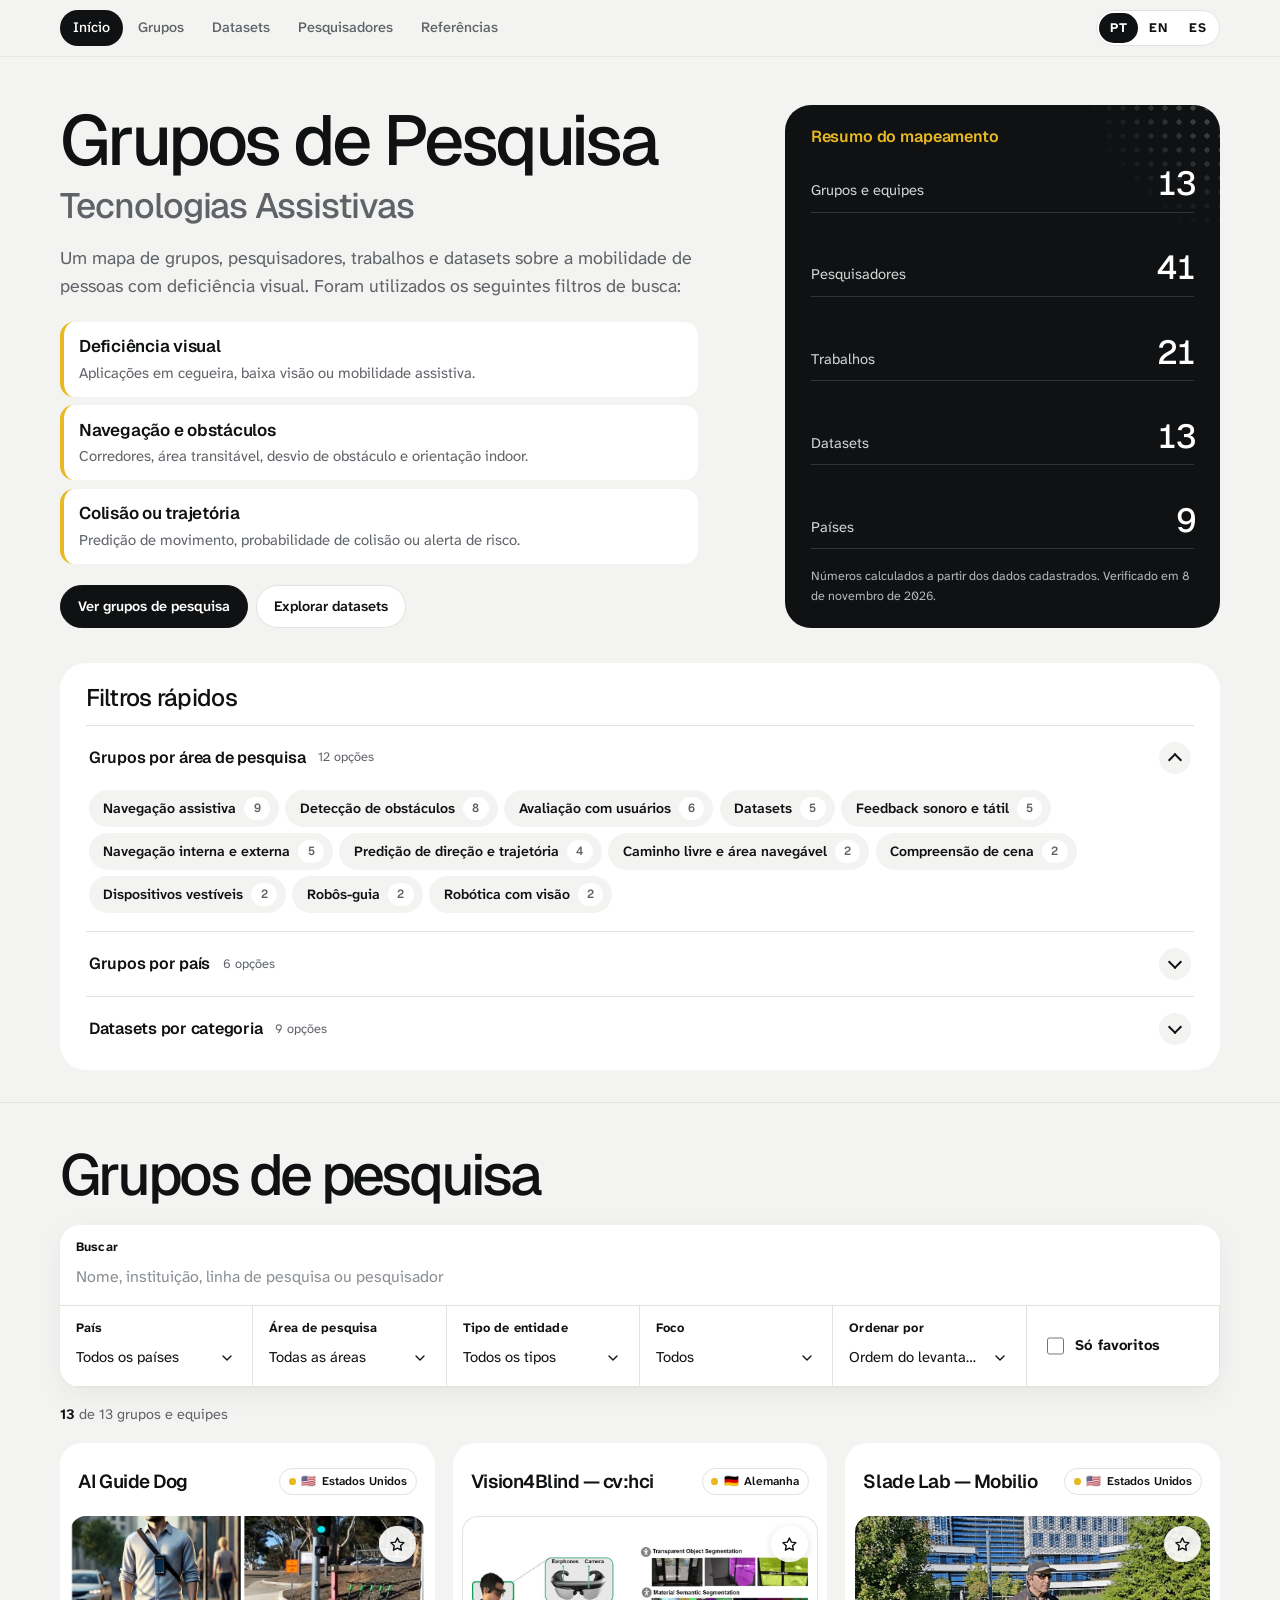
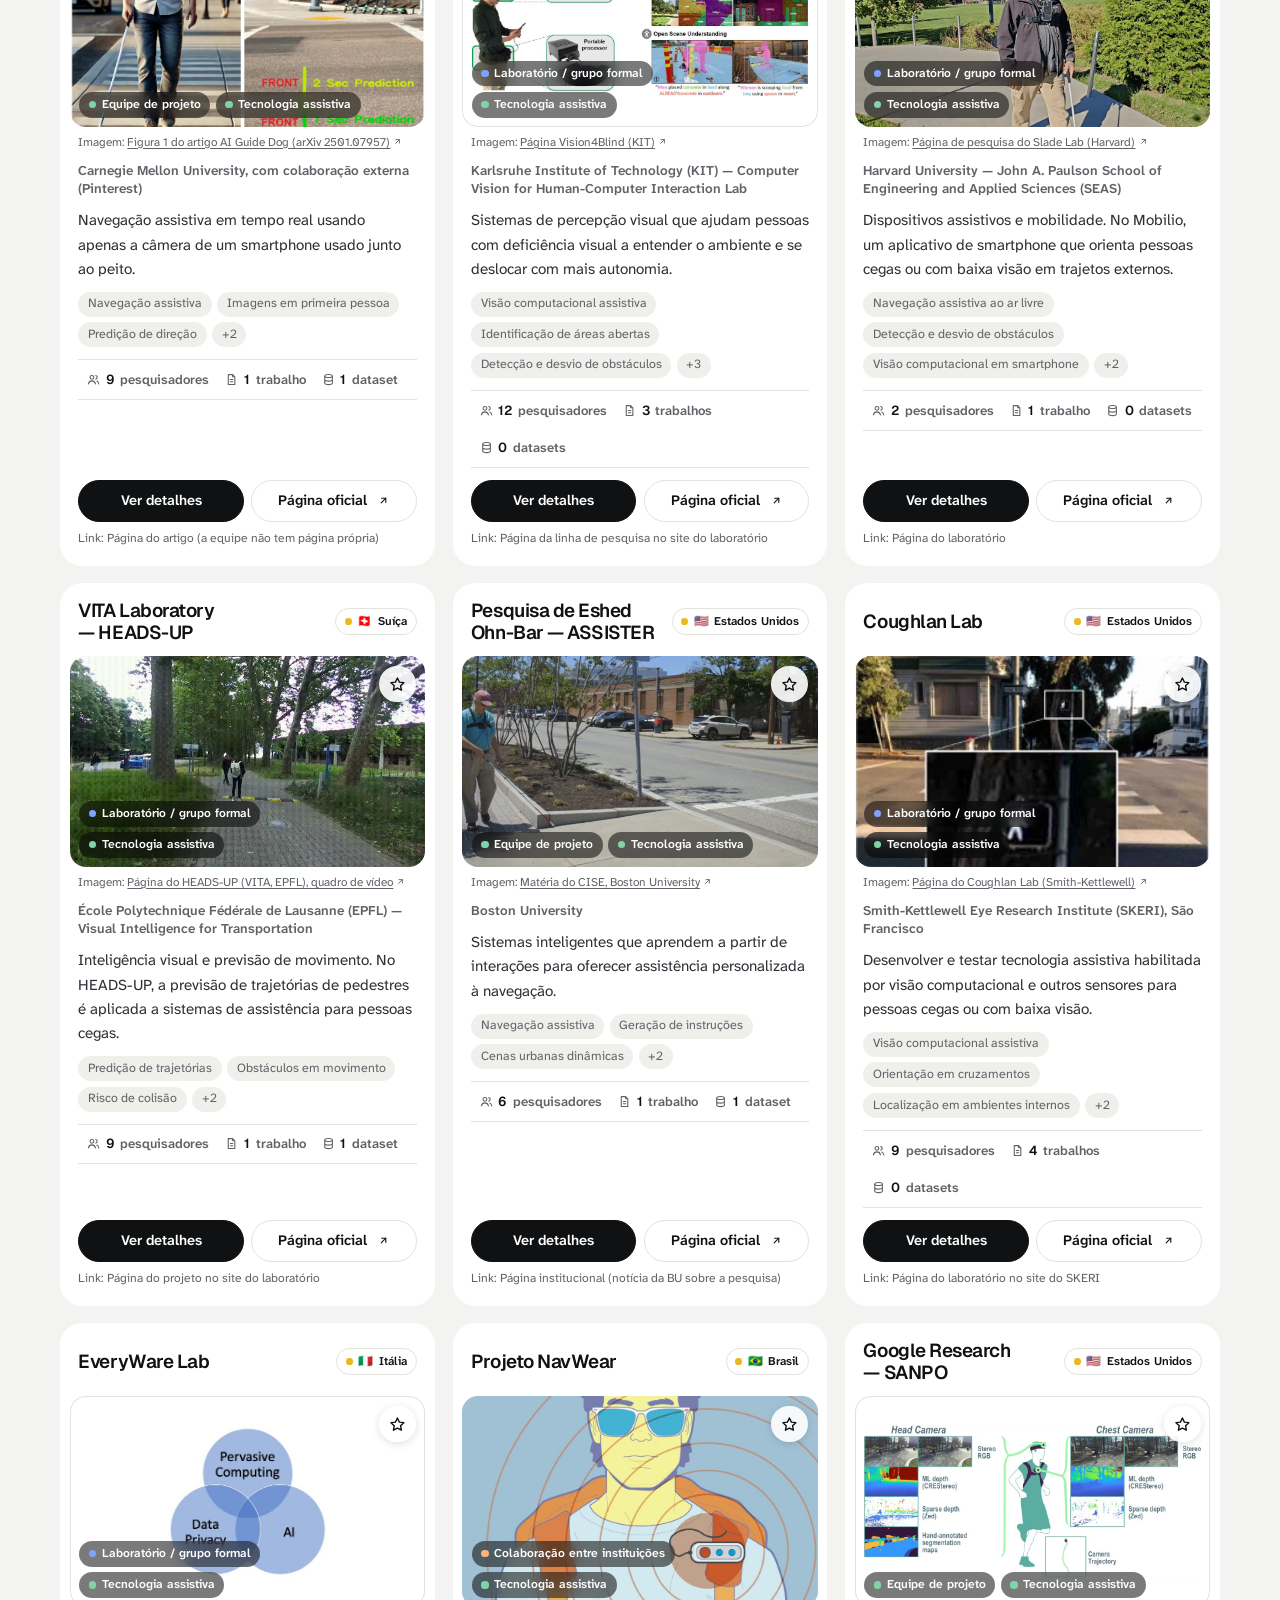
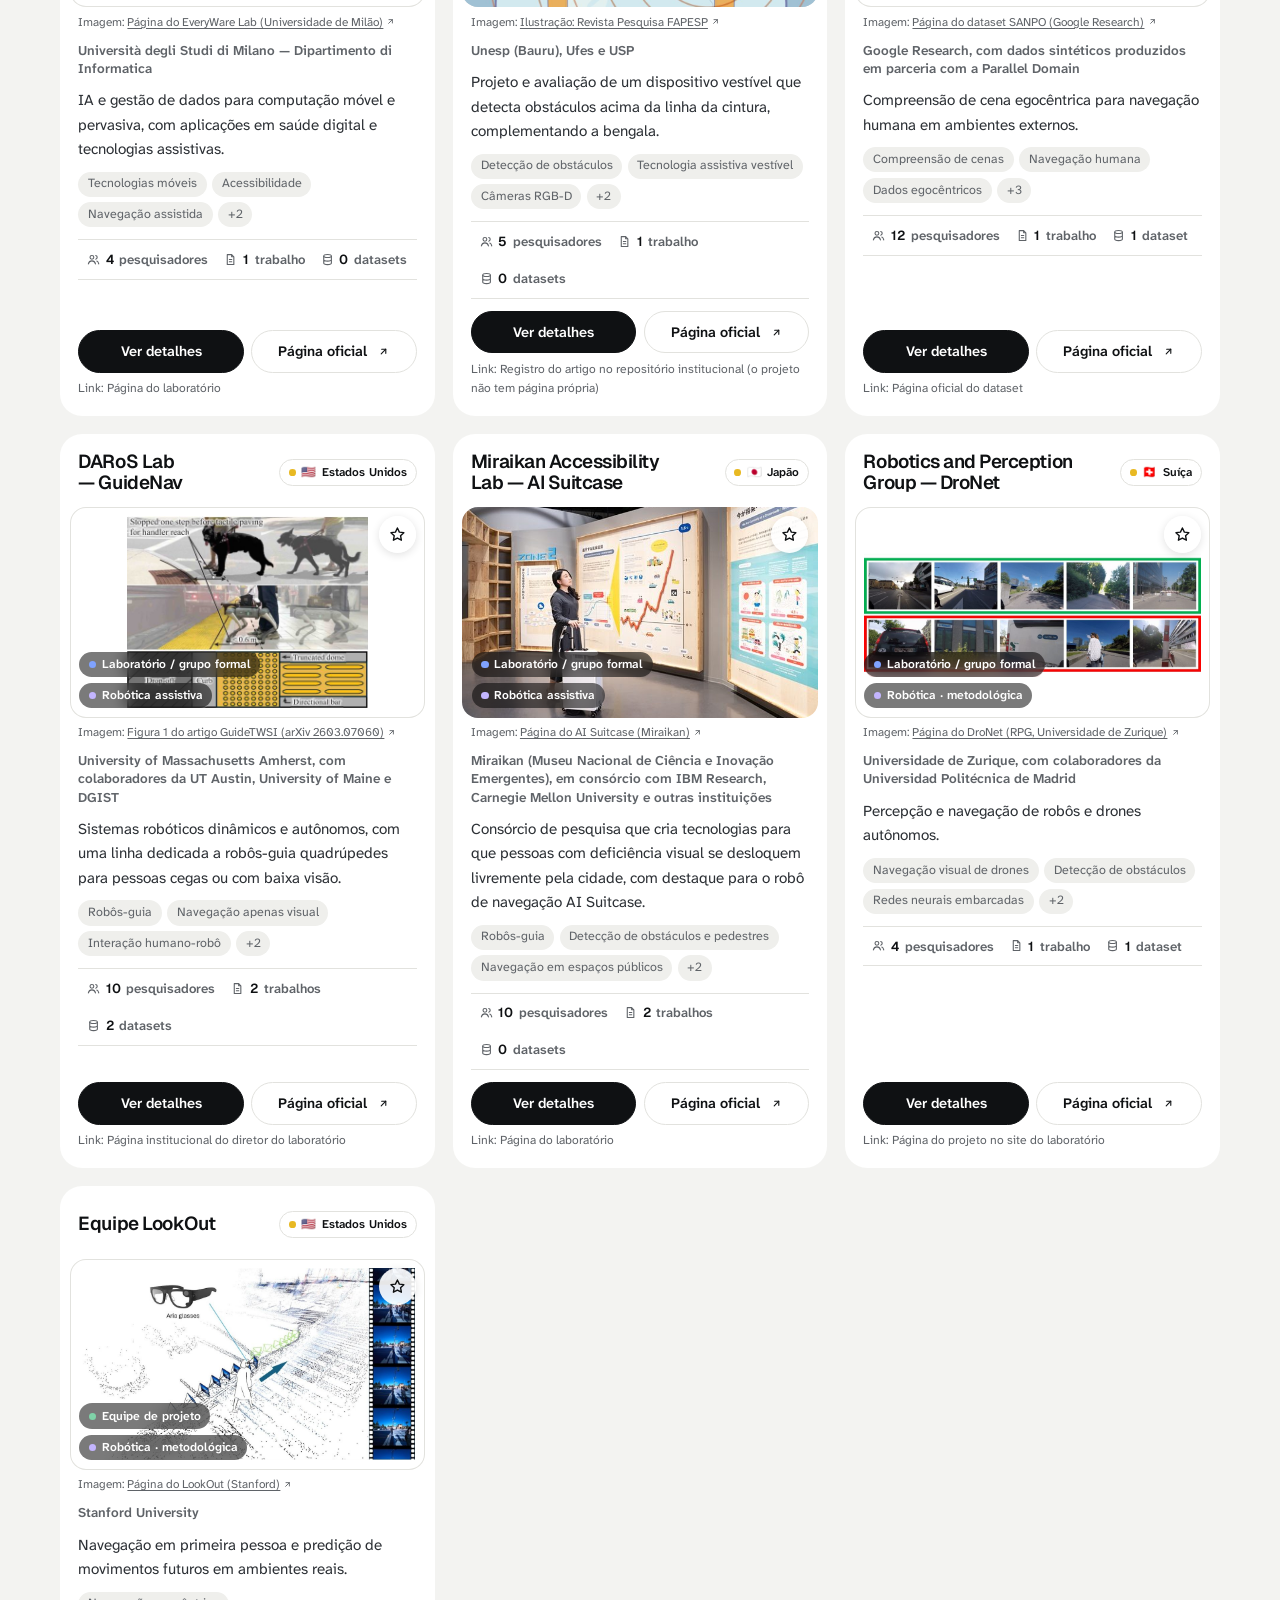
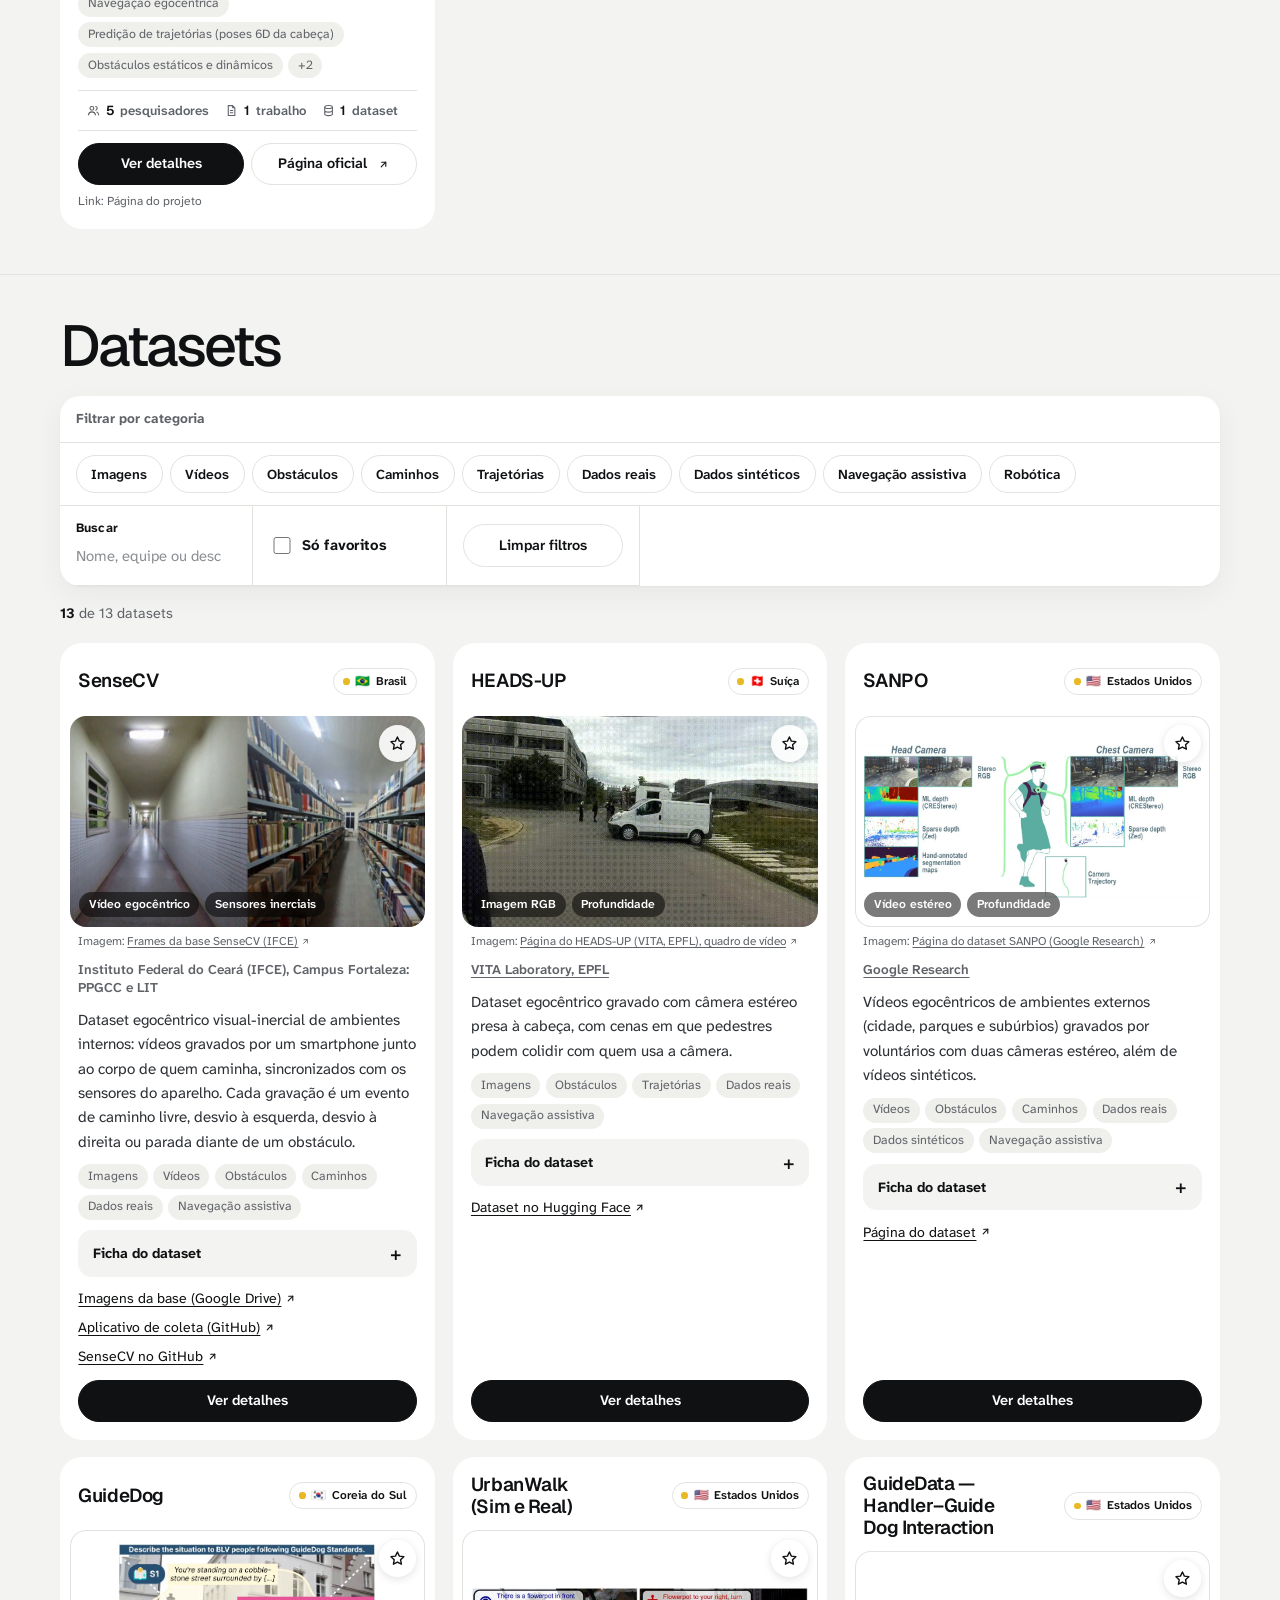
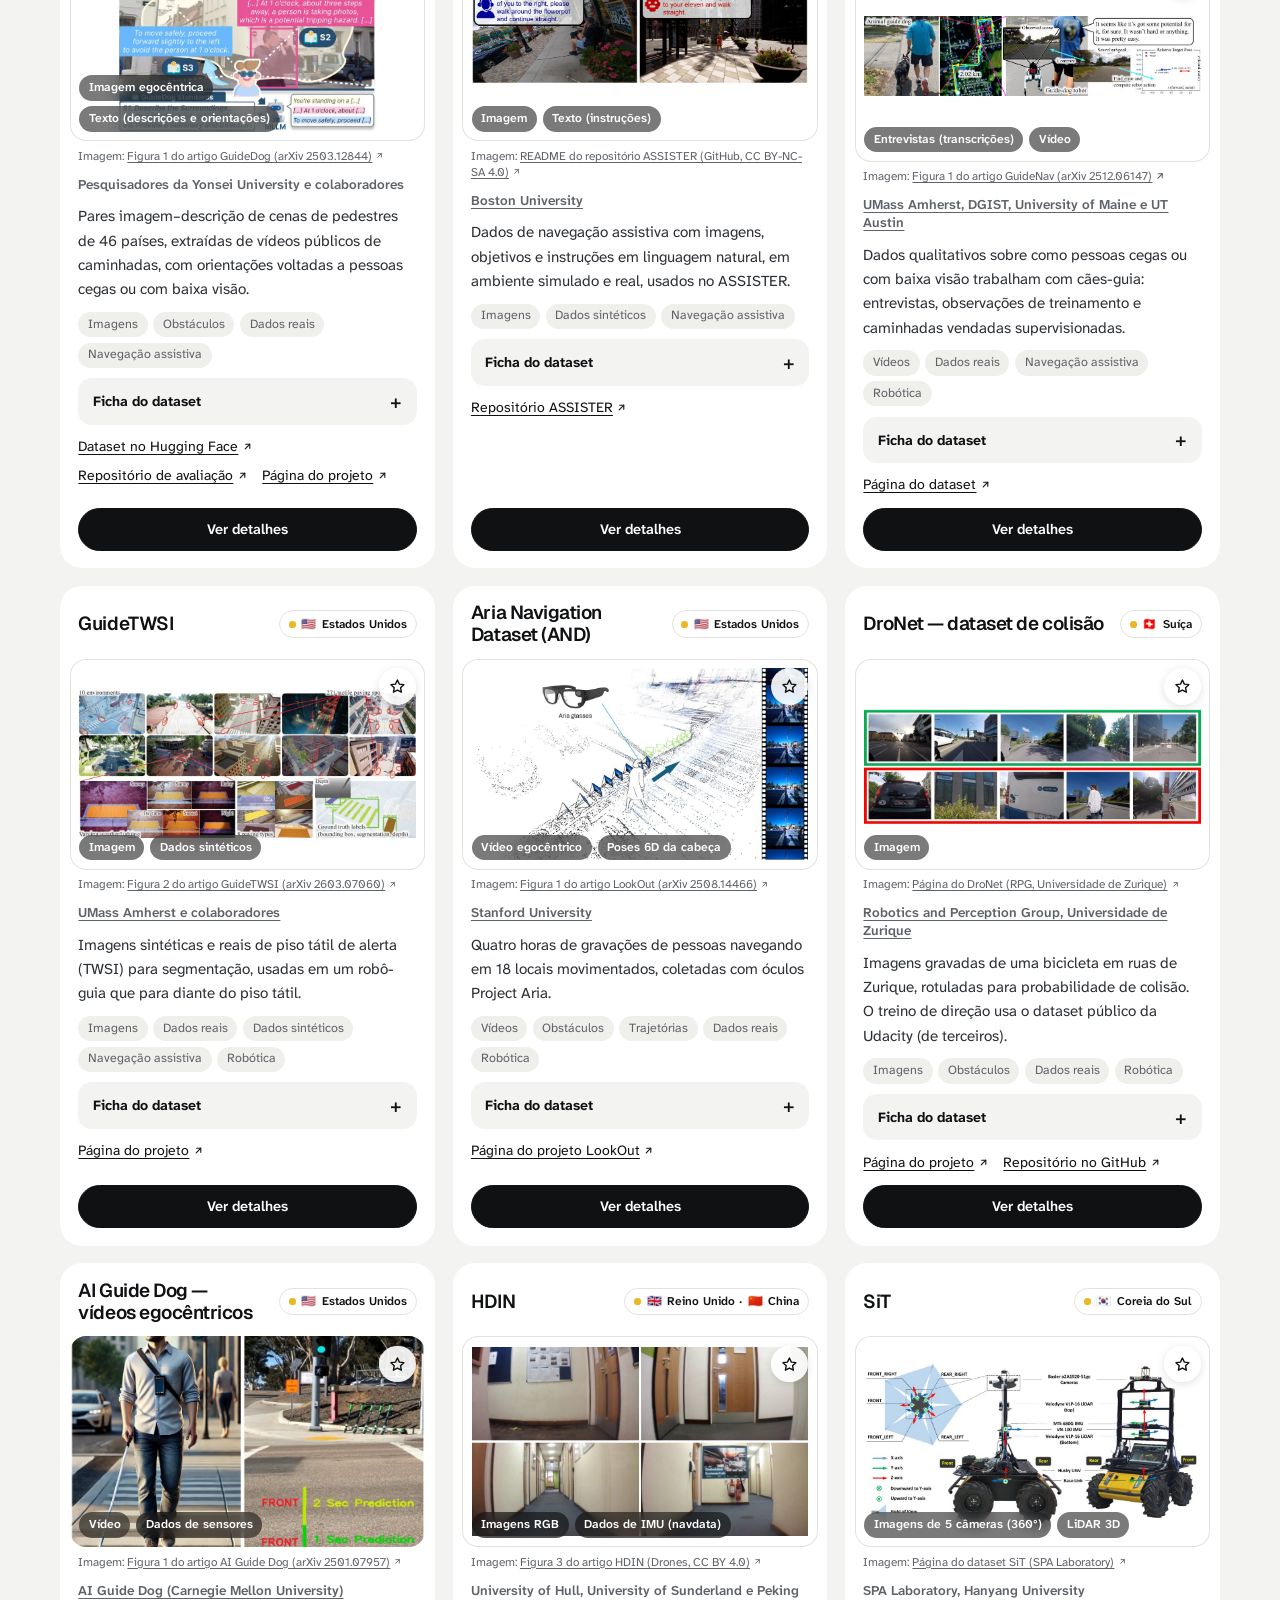
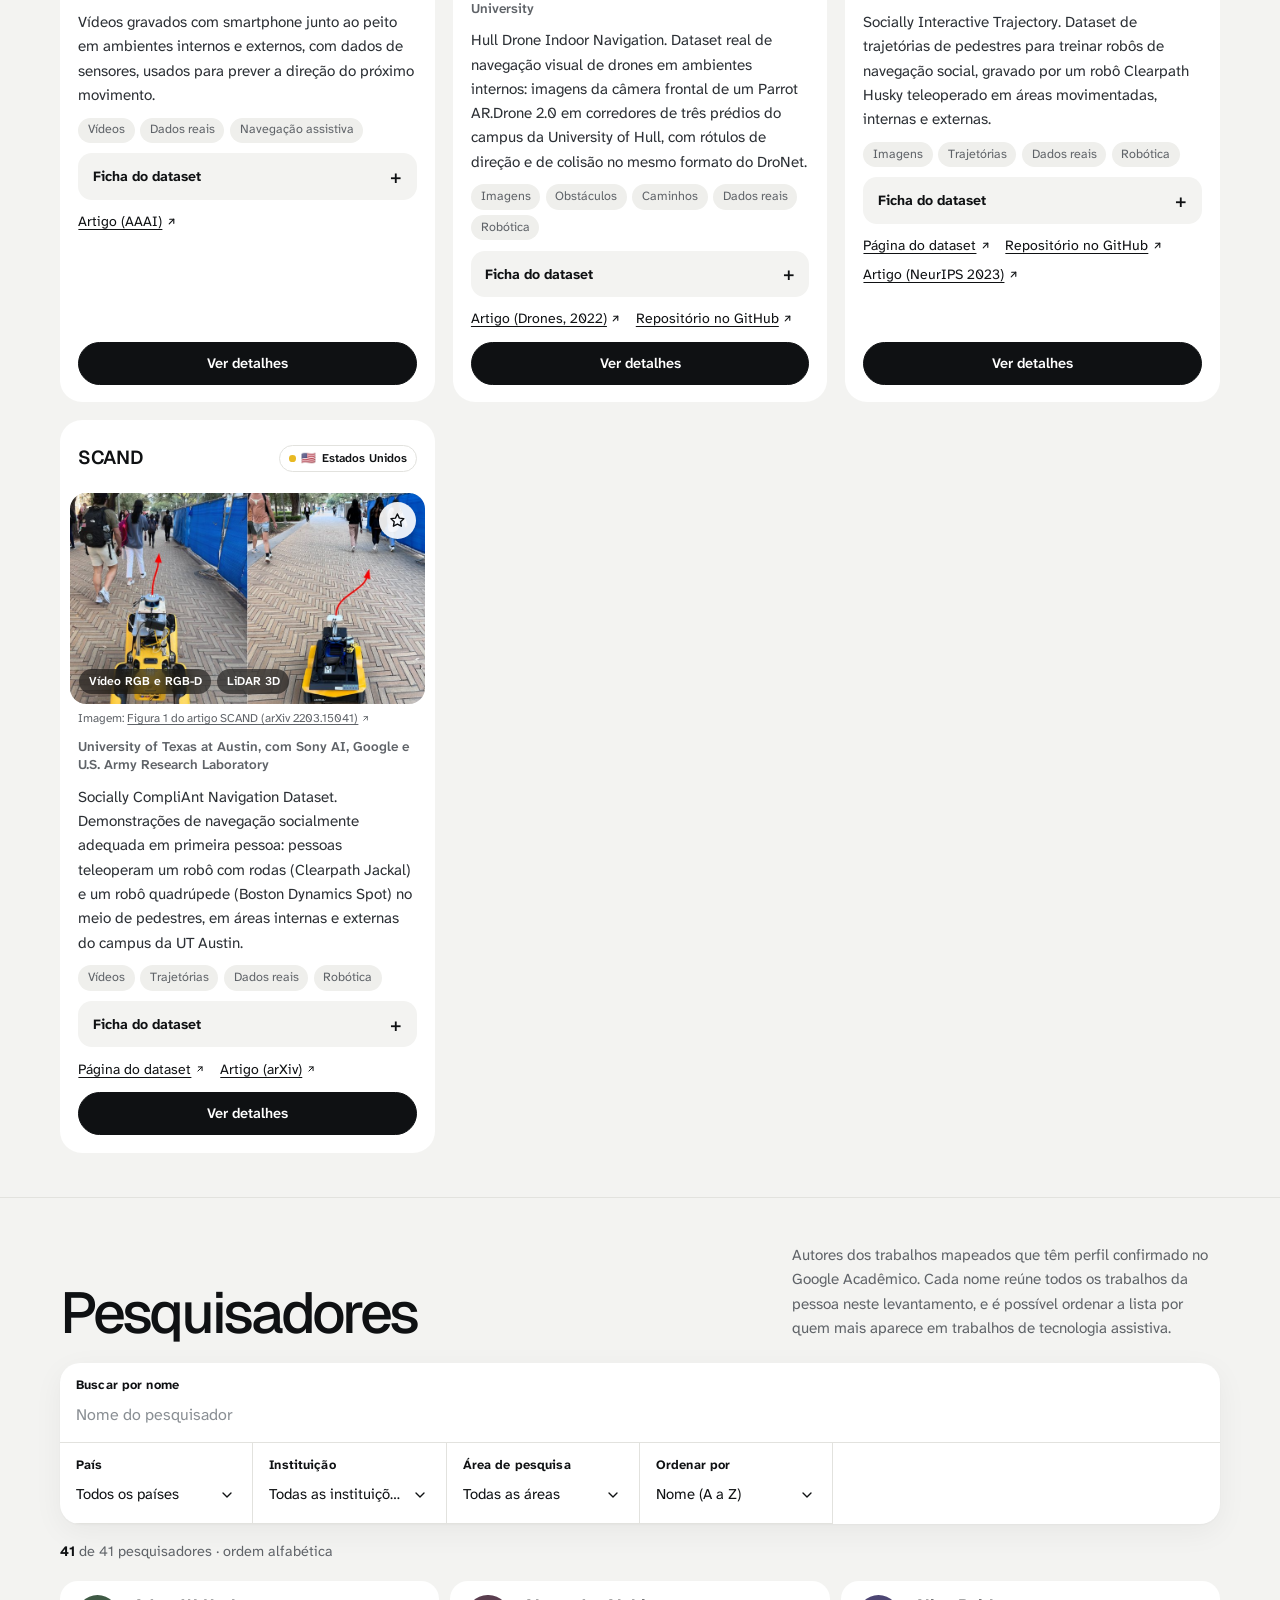
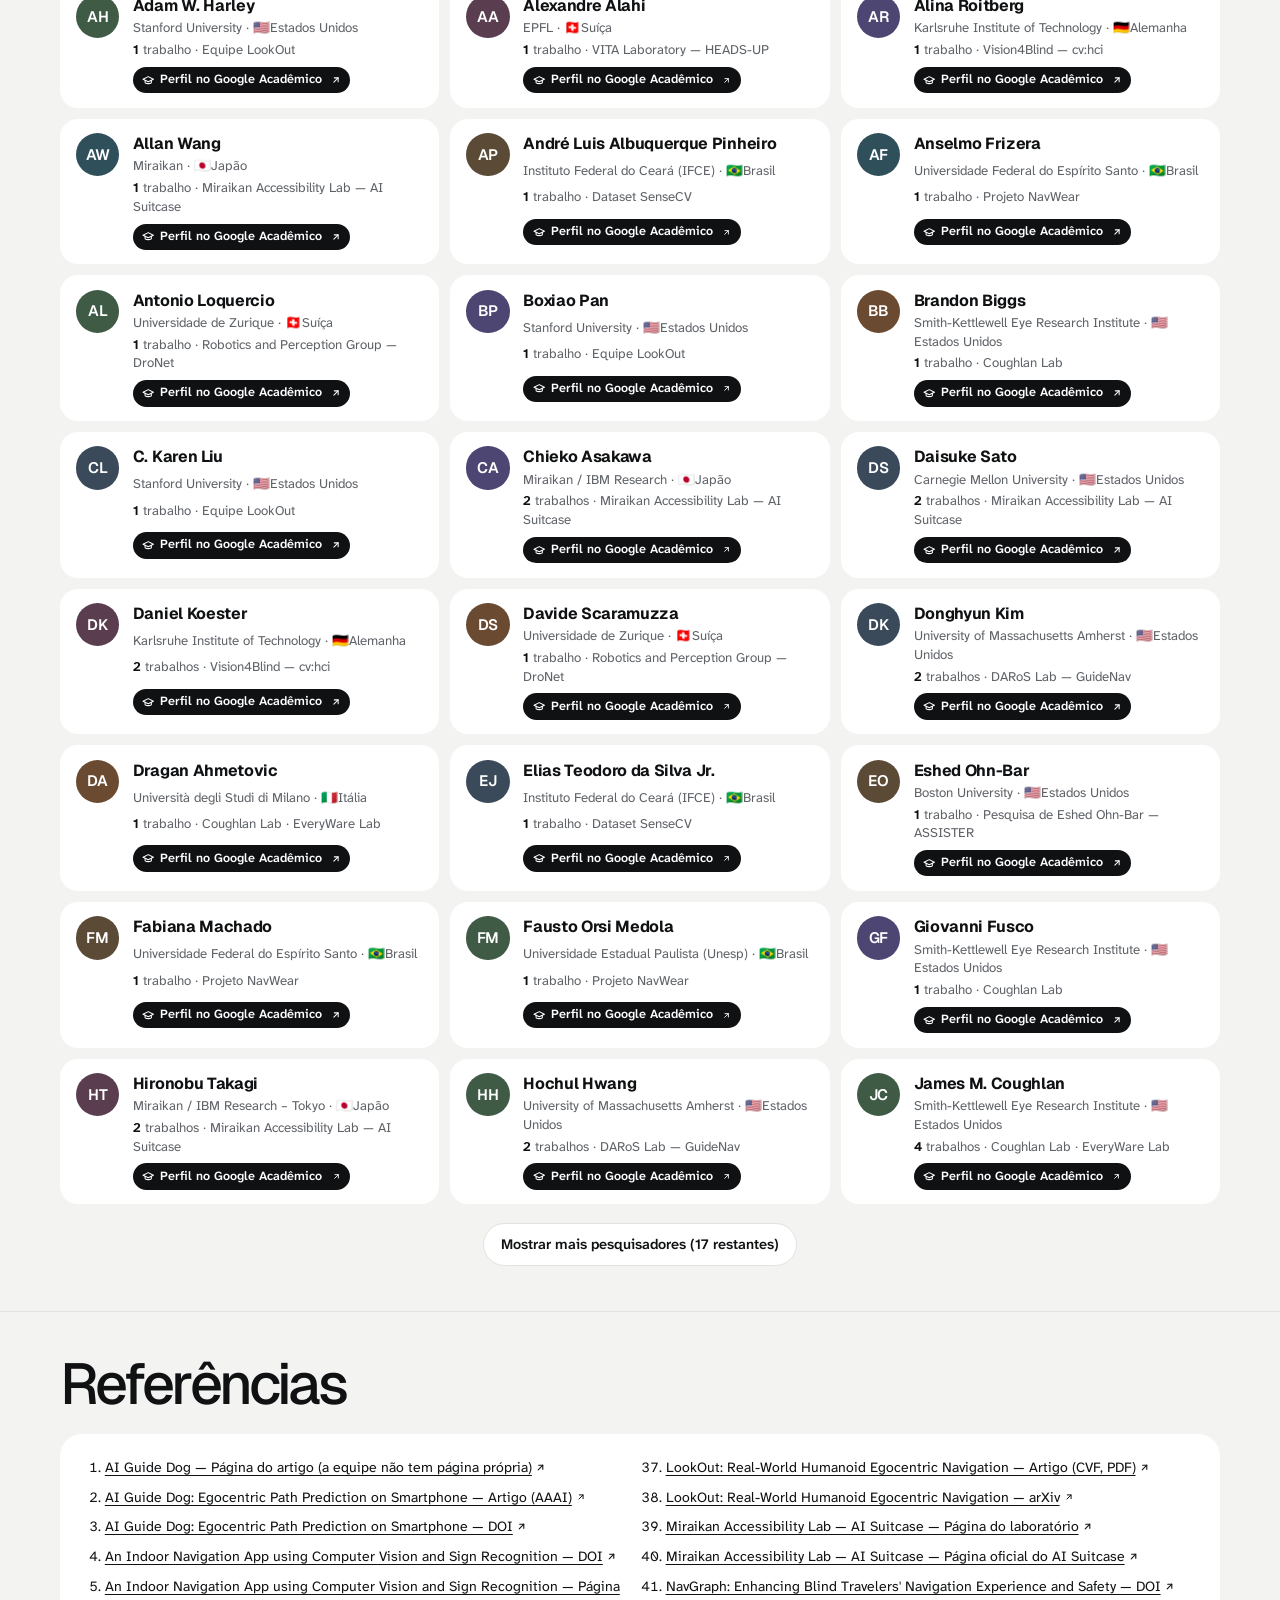
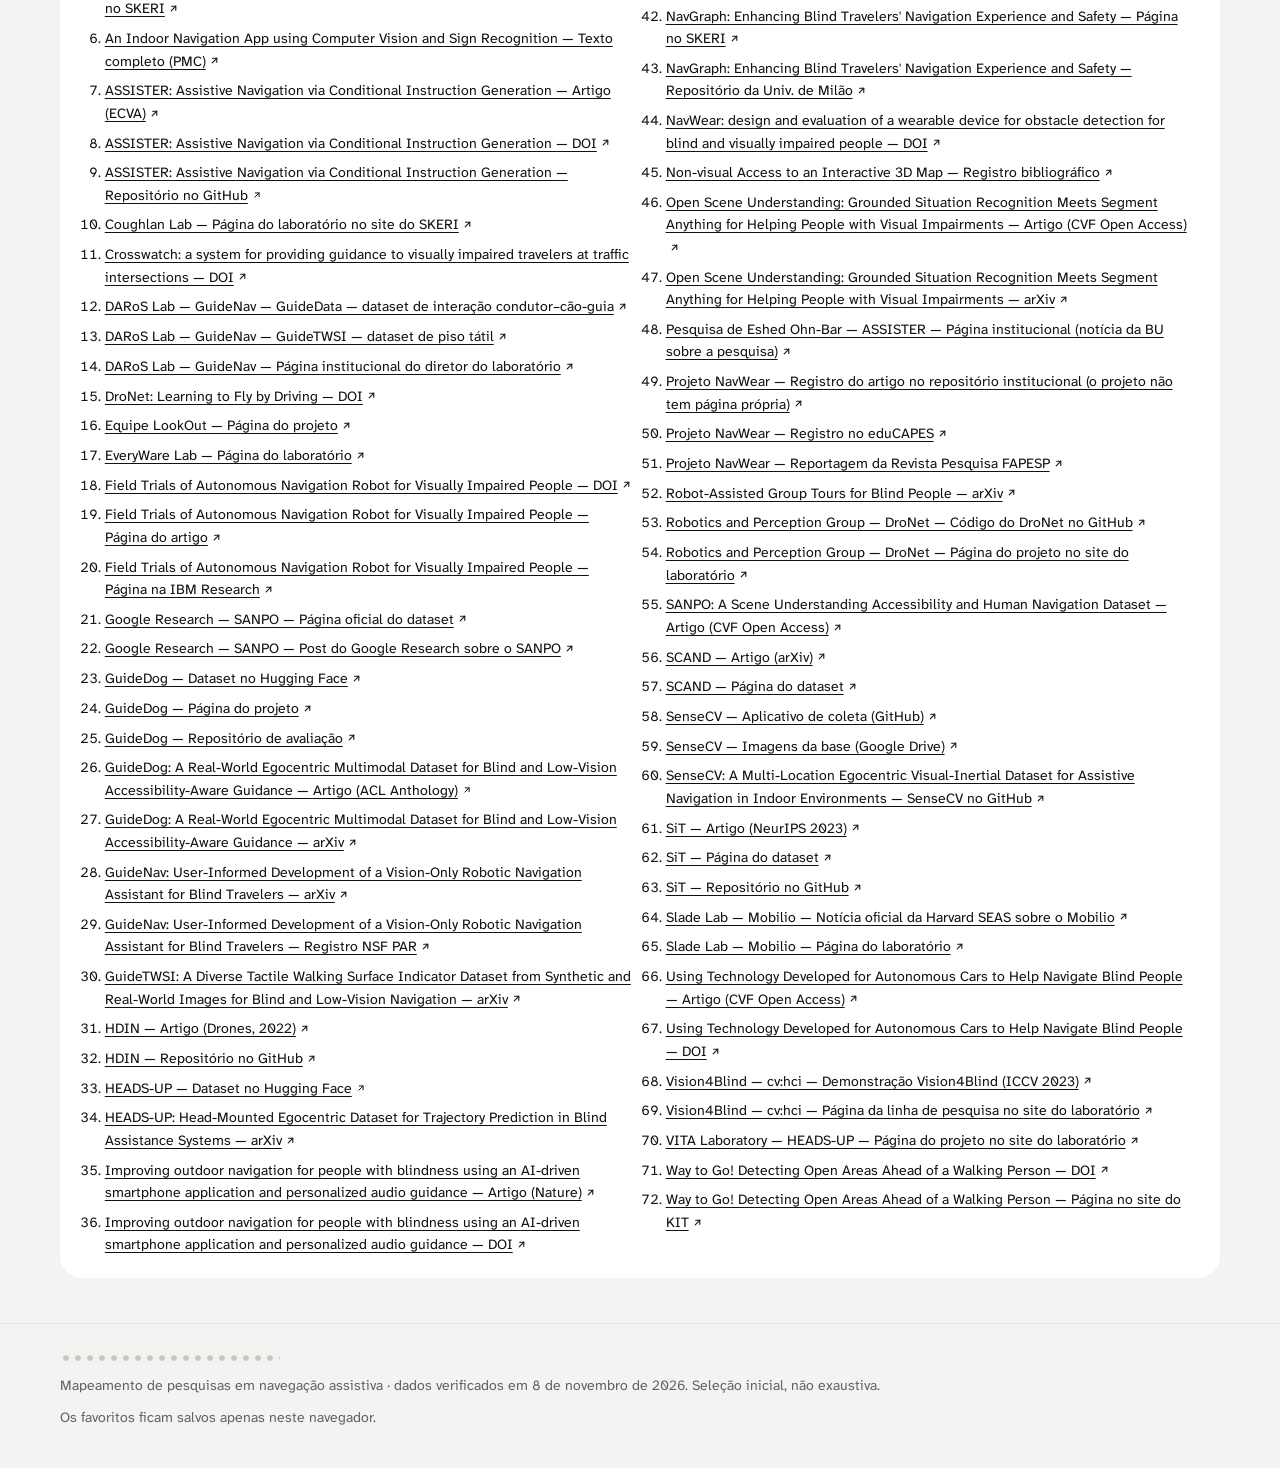
==== commit c77e4cae: "Novo título e texto de abertura no mapeamento de grupos O início passa a se chamar Grupos de Pesquis" ====
--- a/grupos/index.html
+++ b/grupos/index.html
@@ -3,7 +3,8 @@
 <head>
 <meta charset="utf-8">
 <meta name="viewport" content="width=device-width, initial-scale=1">
-<title>Mapeamento de Navegação Assistiva</title>
+<title>Grupos</title>
+<link rel="icon" type="image/png" href="../assets/sensecv-icone.png">
 <meta name="description" content="Grupos, pesquisadores, datasets e tecnologias para mobilidade de pessoas com deficiência visual.">
 <link rel="preconnect" href="https://fonts.googleapis.com">
 <link rel="preconnect" href="https://fonts.gstatic.com" crossorigin>
@@ -41,8 +42,13 @@
     <div class="wrap intro">
       <div class="intro-top">
         <div class="intro-l">
-          <h1 id="titulo-inicio">Quem pesquisa navegação assistiva, e com quais dados</h1>
-          <p class="lead">Um mapa de grupos, pesquisadores, trabalhos e datasets sobre a mobilidade de pessoas com deficiência visual: identificar caminhos livres, detectar obstáculos e orientar a direção com visão computacional e aprendizado profundo. Inclui pesquisas de robótica cujas técnicas podem servir a sistemas assistivos.</p>
+          <h1 id="titulo-inicio">Grupos de Pesquisa <span class="h1-sub">Tecnologias Assistivas</span></h1>
+          <p class="lead">Um mapa de grupos, pesquisadores, trabalhos e datasets sobre a mobilidade de pessoas com deficiência visual. Foram utilizados os seguintes filtros de busca:</p>
+          <ul class="criterios">
+            <li><strong>Deficiência visual</strong><span>Aplicações em cegueira, baixa visão ou mobilidade assistiva.</span></li>
+            <li><strong>Navegação e obstáculos</strong><span>Corredores, área transitável, desvio de obstáculo e orientação indoor.</span></li>
+            <li><strong>Colisão ou trajetória</strong><span>Predição de movimento, probabilidade de colisão ou alerta de risco.</span></li>
+          </ul>
           <div class="cta">
             <a class="btn btn-primary" href="#grupos">Ver grupos de pesquisa</a>
             <a class="btn" href="#datasets">Explorar datasets</a>
--- a/grupos/css/style.css
+++ b/grupos/css/style.css
@@ -92,7 +92,12 @@
 @media (max-width:900px){.intro-top{grid-template-columns:1fr}}
 .intro-l{display:grid;gap:1.3rem;align-content:center;justify-items:start}
 .intro-pills{display:flex;gap:.5rem;flex-wrap:wrap}
-.intro h1{font-size:clamp(2.4rem,5.6vw,4.6rem);letter-spacing:-.045em;line-height:1;max-width:15ch}
+.intro h1{font-size:clamp(2.4rem,5.6vw,4.4rem);letter-spacing:-.045em;line-height:1;max-width:16ch}
+.h1-sub{display:block;font-size:.5em;letter-spacing:-.03em;color:var(--muted);margin-top:.35em}
+.criterios{list-style:none;margin:0;padding:0;display:grid;gap:.55rem;width:100%;max-width:58ch}
+.criterios li{background:var(--surface);border-radius:14px;padding:.7rem .95rem;display:grid;gap:.1rem;border-left:4px solid #e8b923}
+.criterios strong{font-family:var(--font-display);font-weight:600;letter-spacing:-.015em}
+.criterios span{color:var(--muted);font-size:.93rem}
 .lead{color:var(--muted);font-size:clamp(1rem,1.4vw,1.12rem);max-width:58ch}
 .cta{display:flex;flex-wrap:wrap;gap:.55rem}
 .sumario{background:var(--ink);color:#fff;border-radius:26px;padding:1.5rem 1.6rem 1.3rem;display:flex;flex-direction:column;gap:.4rem;position:relative;overflow:hidden}
